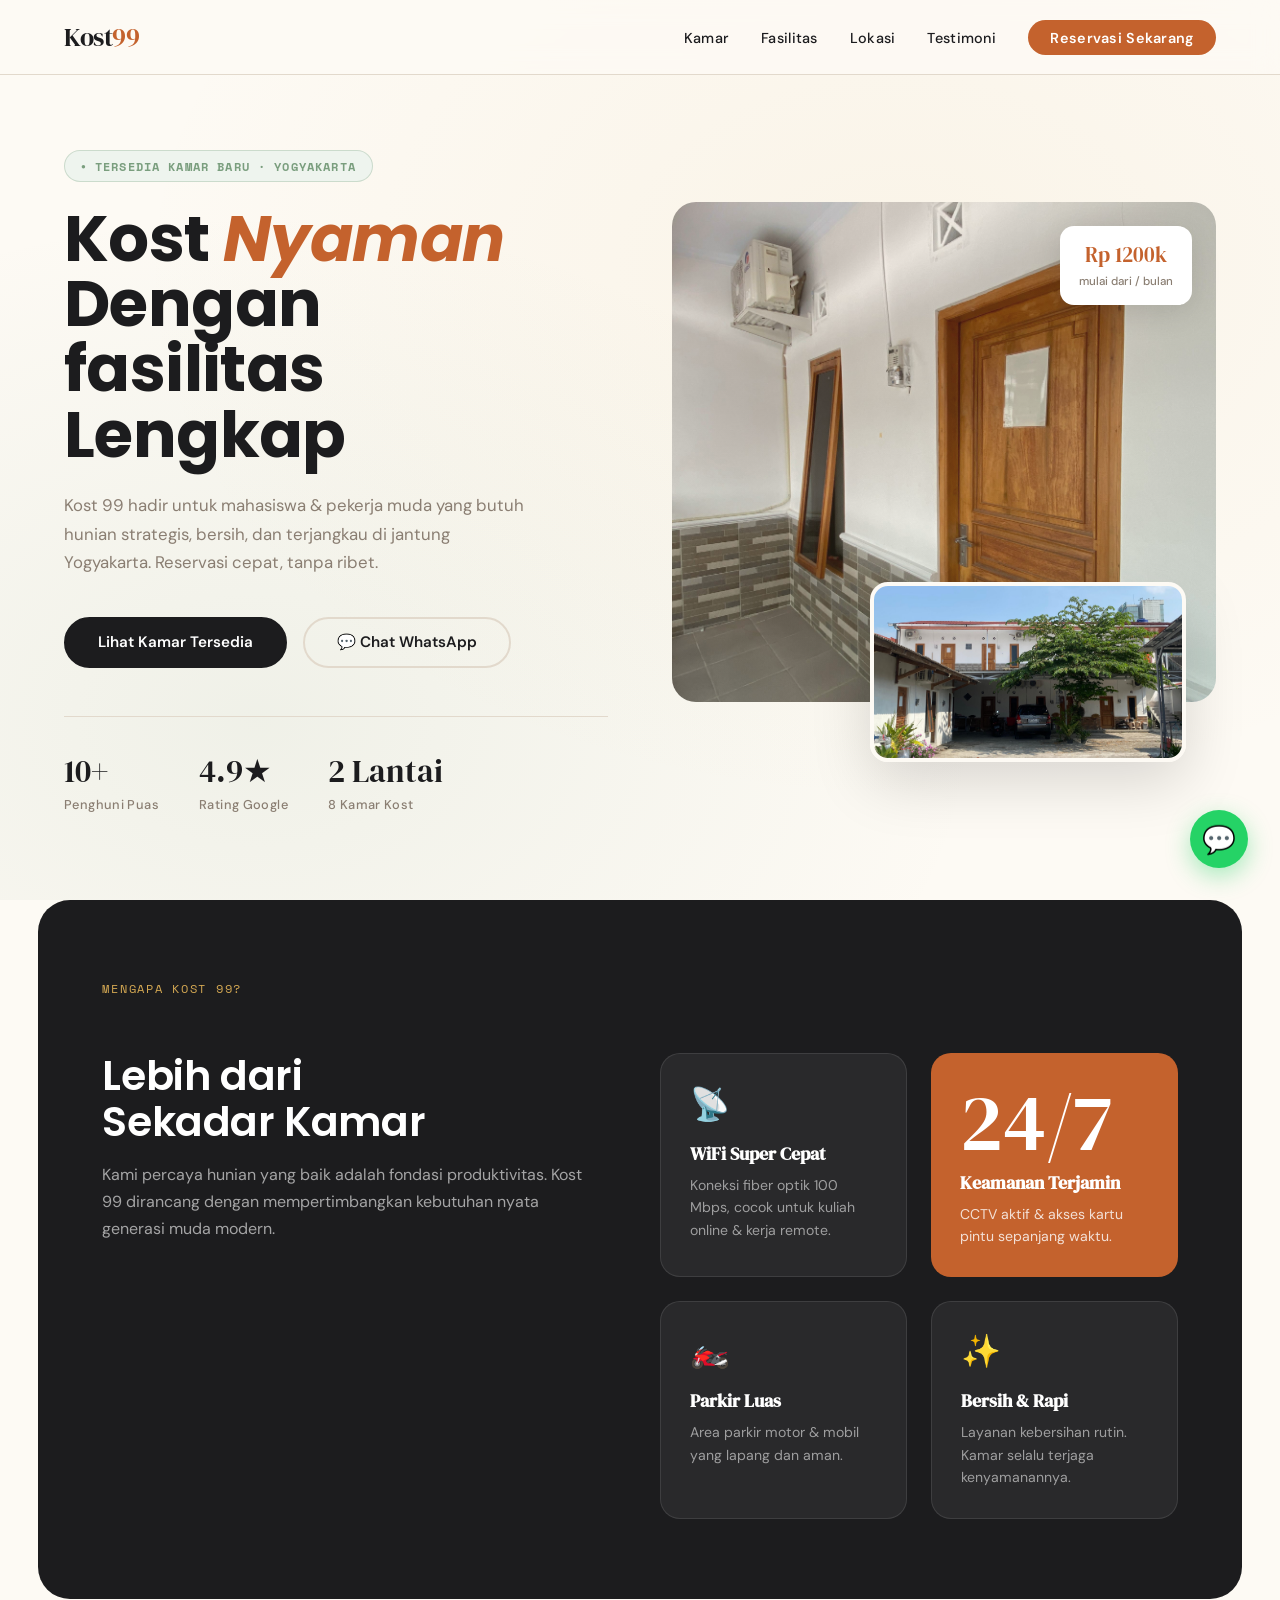
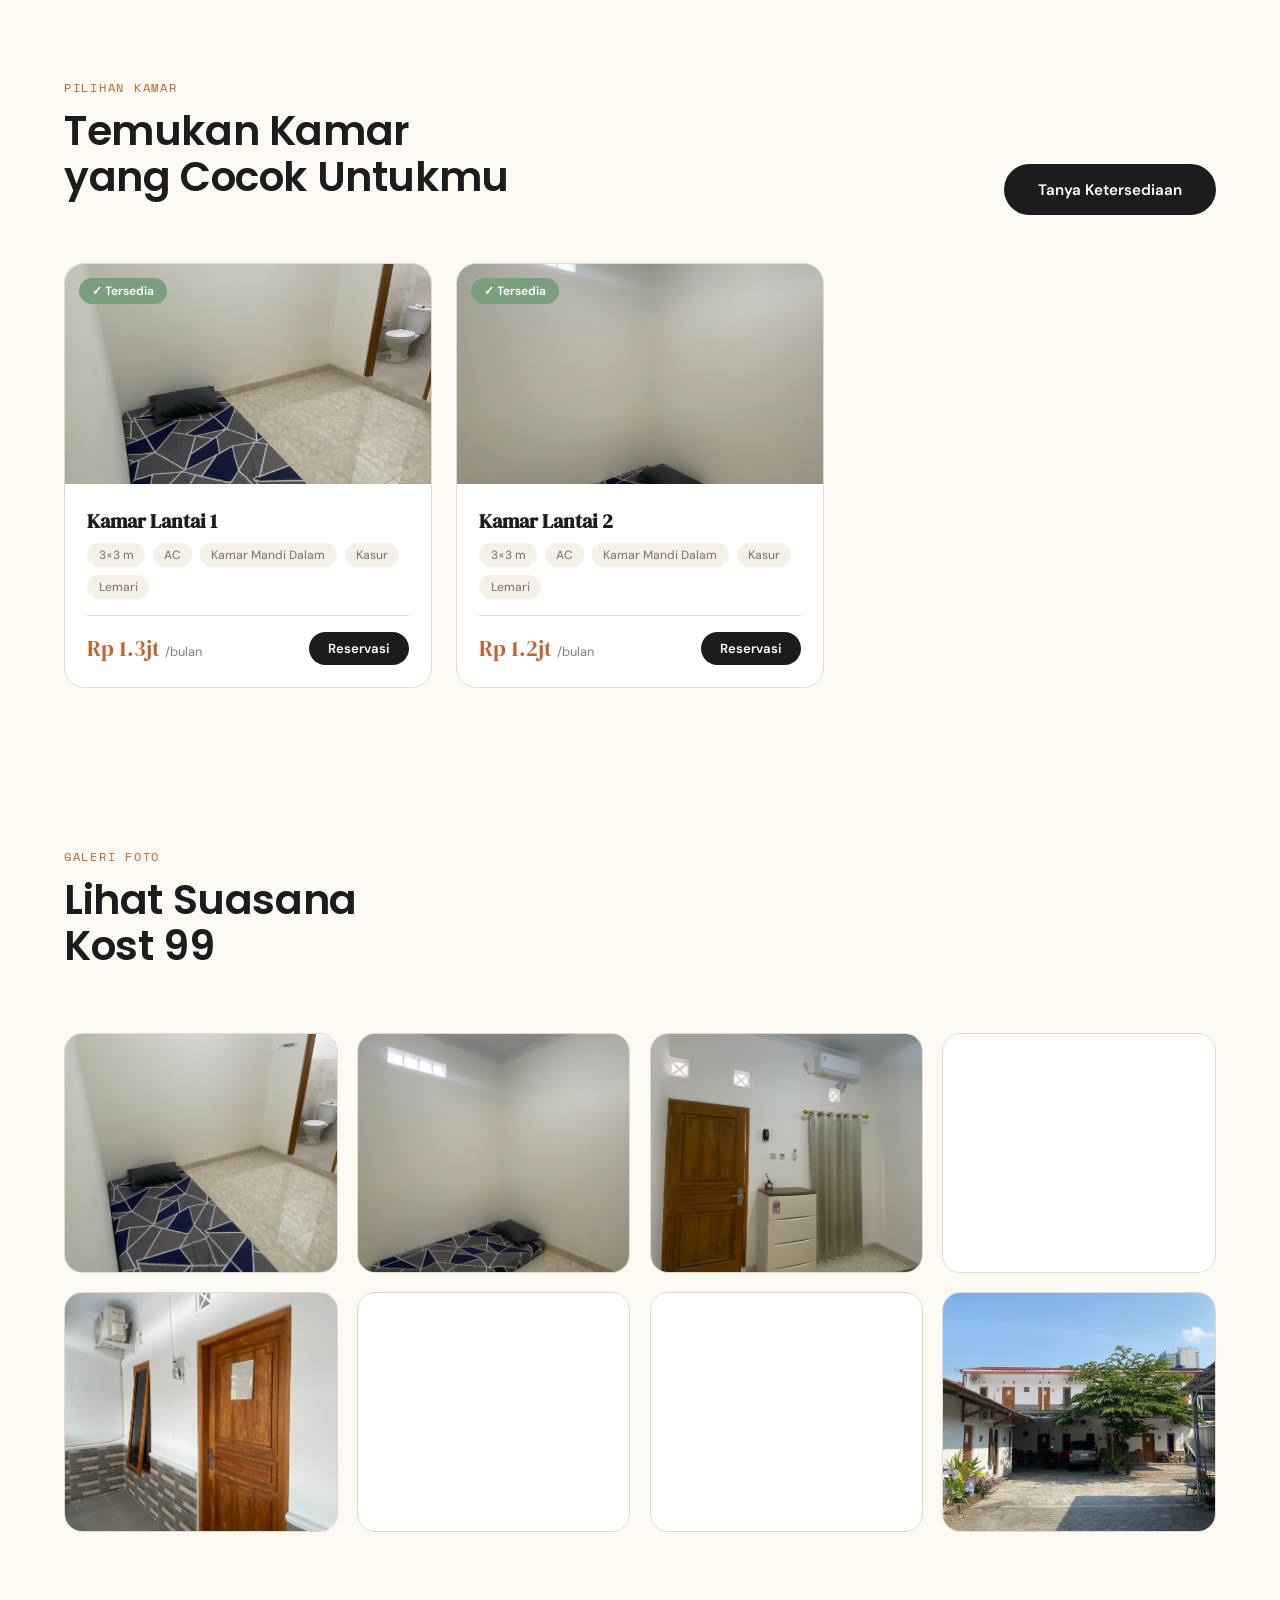
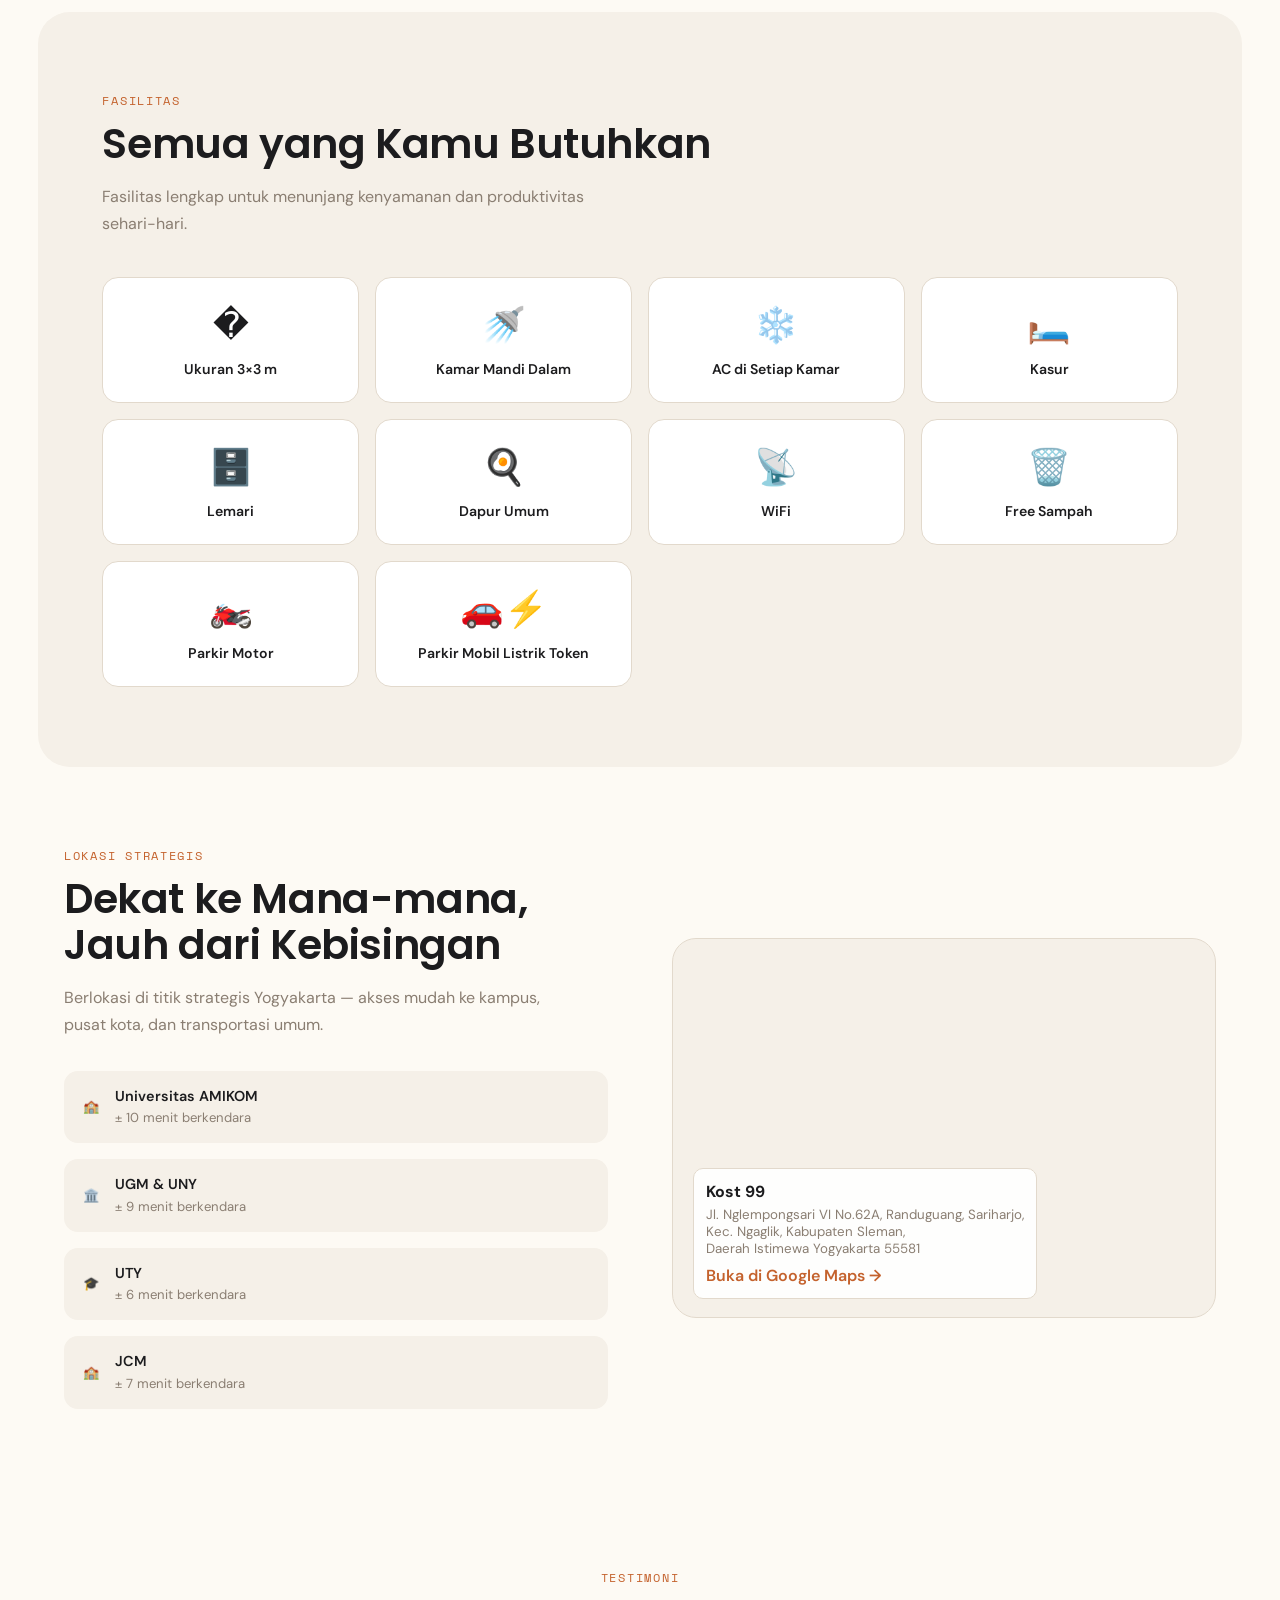
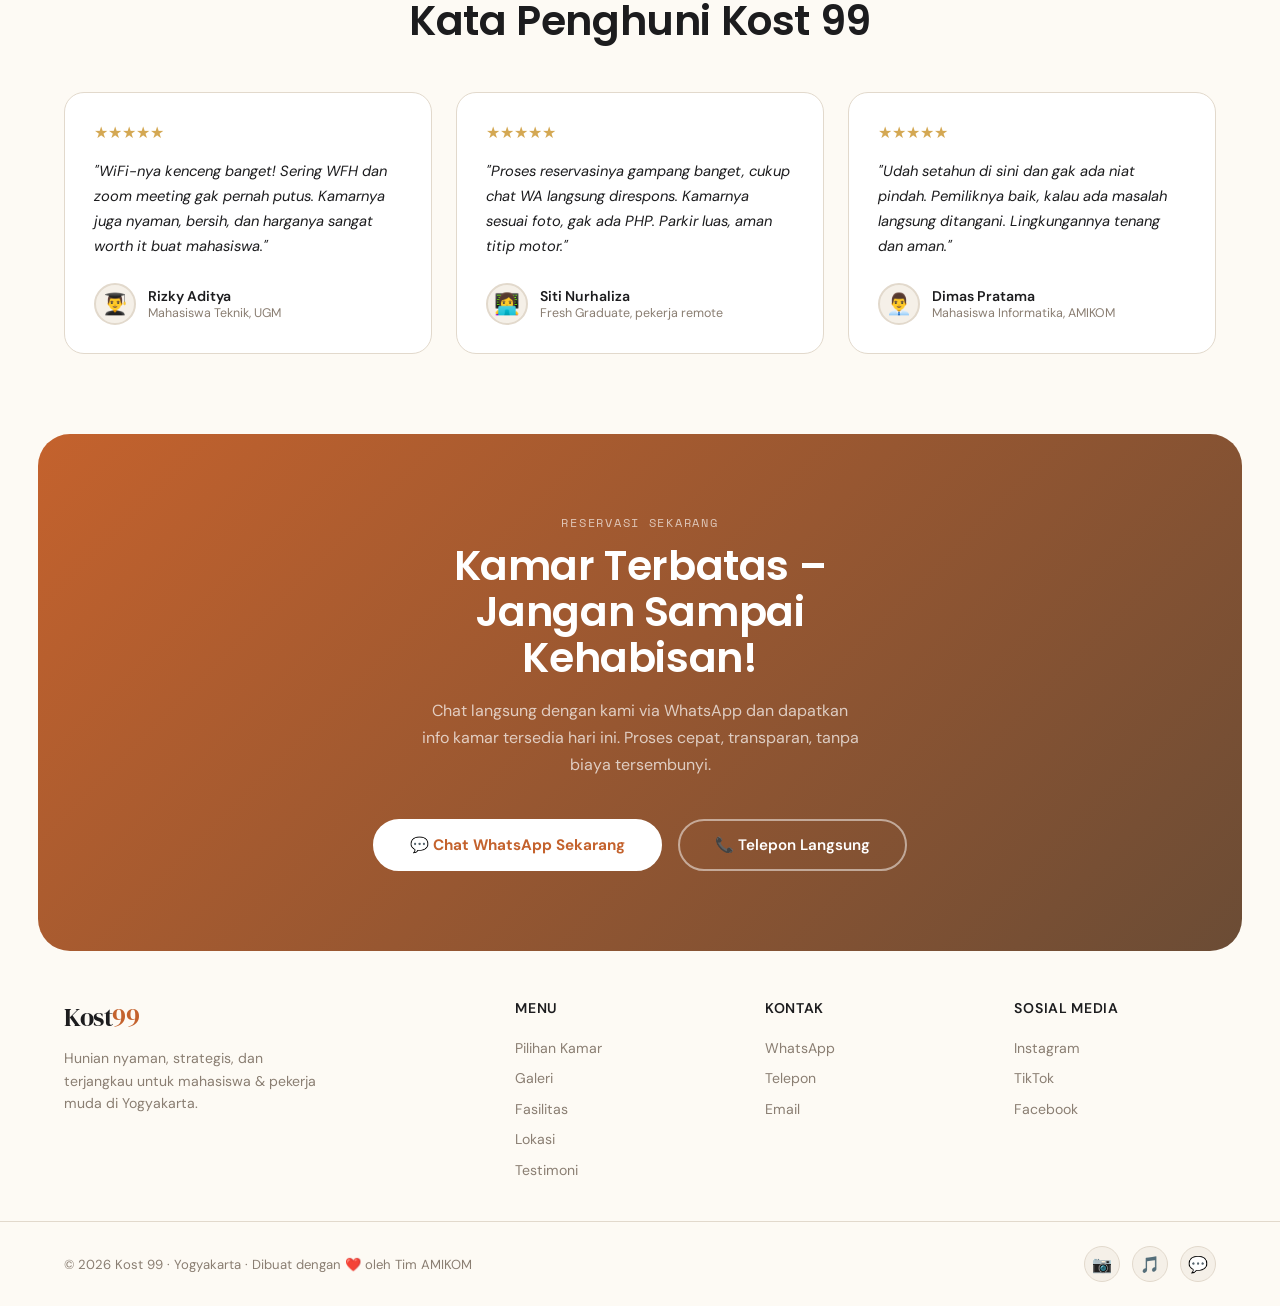
==== update1.html @ 239c7efc "Update: tambah foto lokal di hero, room cards, dan gallery" ====
<!DOCTYPE html>
<html lang="id">
<head>
  <meta charset="UTF-8" />
  <meta name="viewport" content="width=device-width, initial-scale=1.0" />
  <title>Kost 99 – Hunian Nyaman di Yogyakarta</title>
  <meta name="description" content="Kost 99 – hunian strategis di Yogyakarta untuk mahasiswa & pekerja. Kamar bersih, WiFi cepat, fasilitas lengkap. Reservasi mudah online!" />
  <link rel="preconnect" href="https://fonts.googleapis.com" />
  <link rel="preconnect" href="https://fonts.gstatic.com" crossorigin />
  <link href="https://fonts.googleapis.com/css2?family=DM+Serif+Display:ital@0;1&family=DM+Sans:wght@300;400;500;600&family=Poppins:wght@400;600;700&family=Space+Mono:wght@400;700&display=swap" rel="stylesheet" />
  <style>
    :root {
      --cream: #F5F0E8;
      --warm-white: #FDFAF4;
      --charcoal: #1C1C1E;
      --brown: #6B4C35;
      --terracotta: #C4622D;
      --sage: #7A9E7E;
      --gold: #D4A853;
      --light-sage: #EEF4EE;
      --border: #E2D9CC;
      --text-muted: #8A7E72;
    }

    *, *::before, *::after { box-sizing: border-box; margin: 0; padding: 0; }

    html { scroll-behavior: smooth; }

    body {
      font-family: 'DM Sans', sans-serif;
      background: var(--warm-white);
      color: var(--charcoal);
      overflow-x: hidden;
    }

    /* ─── NAV ─── */
    nav {
      position: fixed; top: 0; left: 0; right: 0; z-index: 100;
      display: flex; align-items: center; justify-content: space-between;
      padding: 1.2rem 5%;
      background: rgba(253,250,244,0.88);
      backdrop-filter: blur(12px);
      border-bottom: 1px solid var(--border);
    }

    .nav-logo {
      font-family: 'DM Serif Display', serif;
      font-size: 1.6rem;
      color: var(--charcoal);
      text-decoration: none;
      letter-spacing: -0.5px;
    }
    .nav-logo span { color: var(--terracotta); }

    .nav-links { display: flex; gap: 2rem; list-style: none; }
    .nav-links a {
      font-family: 'DM Sans', sans-serif;
      font-size: 0.9rem;
      font-weight: 500;
      color: var(--charcoal);
      text-decoration: none;
      letter-spacing: 0.02em;
      transition: color 0.2s;
    }
    .nav-links a:hover { color: var(--terracotta); }

    .nav-cta {
      background: var(--terracotta);
      color: white !important;
      padding: 0.55rem 1.4rem;
      border-radius: 100px;
      font-weight: 600 !important;
    }
    .nav-cta:hover { background: var(--brown); color: white !important; }

    /* ─── HERO ─── */
    .hero {
      min-height: 100vh;
      display: grid;
      grid-template-columns: 1fr 1fr;
      align-items: center;
      padding: 8rem 5% 4rem;
      gap: 4rem;
      position: relative;
    }

    .hero::before {
      content: '';
      position: absolute; inset: 0;
      background: radial-gradient(ellipse at 70% 30%, rgba(212,168,83,0.08) 0%, transparent 60%),
                  radial-gradient(ellipse at 20% 80%, rgba(122,158,126,0.1) 0%, transparent 50%);
      pointer-events: none;
    }

    .hero-badge {
      display: inline-flex; align-items: center; gap: 0.5rem;
      background: var(--light-sage);
      color: var(--sage);
      font-family: 'Space Mono', monospace;
      font-size: 0.72rem;
      font-weight: 700;
      letter-spacing: 0.1em;
      text-transform: uppercase;
      padding: 0.4rem 1rem;
      border-radius: 100px;
      margin-bottom: 1.5rem;
      border: 1px solid rgba(122,158,126,0.3);
    }
    .hero-badge::before { content: '●'; font-size: 0.5rem; color: var(--sage); }

    .hero-title {
      font-family: 'Poppins', system-ui, -apple-system, 'Segoe UI', Roboto, 'DM Serif Display', serif;
      font-weight: 700;
      font-size: clamp(2.6rem, 5vw, 4.0rem);
      line-height: 1.02;
      letter-spacing: -0.6px;
      margin-bottom: 1.5rem;
      color: var(--charcoal);
    }
    .hero-title em {
      font-style: italic;
      color: var(--terracotta);
    }

    .hero-desc {
      font-size: 1.05rem;
      line-height: 1.7;
      color: var(--text-muted);
      max-width: 460px;
      margin-bottom: 2.5rem;
      font-weight: 400;
    }

    .hero-actions { display: flex; gap: 1rem; flex-wrap: wrap; }

    .btn-primary {
      background: var(--charcoal);
      color: white;
      padding: 0.85rem 2rem;
      border-radius: 100px;
      font-weight: 600;
      font-size: 0.95rem;
      text-decoration: none;
      transition: all 0.25s;
      border: 2px solid var(--charcoal);
    }
    .btn-primary:hover { background: var(--terracotta); border-color: var(--terracotta); transform: translateY(-2px); }

    .btn-secondary {
      background: transparent;
      color: var(--charcoal);
      padding: 0.85rem 2rem;
      border-radius: 100px;
      font-weight: 600;
      font-size: 0.95rem;
      text-decoration: none;
      border: 2px solid var(--border);
      transition: all 0.25s;
    }
    .btn-secondary:hover { border-color: var(--charcoal); transform: translateY(-2px); }

    .hero-stats {
      display: flex; gap: 2.5rem; margin-top: 3rem;
      padding-top: 2rem; border-top: 1px solid var(--border);
    }
    .hero-stat-num {
      font-family: 'DM Serif Display', serif;
      font-size: 2rem;
      color: var(--charcoal);
      display: block;
    }
    .hero-stat-label {
      font-size: 0.8rem;
      color: var(--text-muted);
      font-weight: 500;
      letter-spacing: 0.03em;
    }

    /* Hero image grid */
    .hero-visual {
      position: relative;
      height: 560px;
    }
    .hero-img-main {
      position: absolute; top: 0; left: 0; right: 0; bottom: 60px;
      border-radius: 24px;
      overflow: hidden;
      background: linear-gradient(135deg, #C4622D22, #7A9E7E33),
                  url('./fotokost/depan-kamar/WhatsApp%20Image%202024-11-30%20at%2010.42.14_7a111dfc.jpg') center/cover;
    }
    .hero-img-float {
      position: absolute; bottom: 0; right: 30px;
      width: 58%; height: 180px;
      border-radius: 18px;
      overflow: hidden;
      background: url('./fotokost/halaman/WhatsApp%20Image%202024-11-30%20at%2010.42.23_2e1df0cd.jpg') center/cover;
      border: 4px solid var(--warm-white);
      box-shadow: 0 20px 60px rgba(0,0,0,0.15);
    }
    .hero-tag {
      position: absolute; top: 24px; right: 24px;
      background: white;
      border-radius: 14px;
      padding: 0.9rem 1.2rem;
      box-shadow: 0 8px 30px rgba(0,0,0,0.12);
      text-align: center;
    }
    .hero-tag-price {
      font-family: 'DM Serif Display', serif;
      font-size: 1.3rem;
      color: var(--terracotta);
      display: block;
    }
    .hero-tag-label { font-size: 0.72rem; color: var(--text-muted); font-weight: 500; }

    /* ─── SECTION COMMON ─── */
    section { padding: 5rem 5%; }
    .section-label {
      font-family: 'Space Mono', monospace;
      font-size: 0.72rem;
      letter-spacing: 0.15em;
      text-transform: uppercase;
      color: var(--terracotta);
      margin-bottom: 0.75rem;
    }
    .section-title {
      font-family: 'Poppins', system-ui, -apple-system, 'Segoe UI', Roboto, 'DM Serif Display', serif;
      font-weight: 600;
      font-size: clamp(1.8rem, 3.2vw, 2.6rem);
      line-height: 1.12;
      letter-spacing: -0.4px;
      margin-bottom: 1rem;
    }
    .section-desc {
      font-size: 1rem;
      color: var(--text-muted);
      line-height: 1.7;
      max-width: 500px;
    }

    /* ─── WHY SECTION ─── */
    .why { background: var(--charcoal); color: white; border-radius: 32px; margin: 0 3%; }
    .why .section-label { color: var(--gold); }
    .why .section-title { color: white; }
    .why .section-desc { color: rgba(255,255,255,0.6); }

    .why-grid {
      display: grid; grid-template-columns: 1fr 1fr;
      gap: 2.5rem; margin-top: 3.5rem;
    }
    .why-inner { display: grid; grid-template-columns: 1fr 1fr; gap: 1.5rem; }

    .why-card {
      background: rgba(255,255,255,0.06);
      border: 1px solid rgba(255,255,255,0.1);
      border-radius: 20px;
      padding: 1.8rem;
      transition: background 0.3s;
    }
    .why-card:hover { background: rgba(255,255,255,0.1); }
    .why-icon {
      font-size: 2rem; margin-bottom: 1rem; display: block;
    }
    .why-card h3 { font-family: 'DM Serif Display', serif; font-size: 1.15rem; margin-bottom: 0.5rem; }
    .why-card p { font-size: 0.88rem; color: rgba(255,255,255,0.55); line-height: 1.6; }

    .why-highlight {
      background: var(--terracotta);
      border: none;
      display: flex; flex-direction: column; justify-content: flex-end;
    }
    .why-highlight p { color: rgba(255,255,255,0.8); }
    .why-big-num {
      font-family: 'DM Serif Display', serif;
      font-size: 5rem;
      line-height: 1;
      margin-bottom: 0.5rem;
      display: block;
    }

    /* ─── ROOMS ─── */
    .rooms-header {
      display: flex; justify-content: space-between; align-items: flex-end;
      margin-bottom: 3rem;
    }
    .rooms-grid {
      display: grid; grid-template-columns: repeat(3, 1fr);
      gap: 1.5rem;
    }
    .room-card {
      border-radius: 20px; overflow: hidden;
      border: 1px solid var(--border);
      background: white;
      transition: transform 0.3s, box-shadow 0.3s;
    }
    .room-card:hover { transform: translateY(-6px); box-shadow: 0 20px 50px rgba(0,0,0,0.1); }
    .room-card:first-child { grid-column: span 1; }

    .room-img {
      height: 220px;
      background-size: cover; background-position: center;
      position: relative;
    }
    .room-badge {
      position: absolute; top: 14px; left: 14px;
      background: white; border-radius: 100px;
      padding: 0.3rem 0.8rem;
      font-size: 0.75rem; font-weight: 600;
      color: var(--charcoal);
    }
    .room-badge.available { background: var(--sage); color: white; }
    .room-badge.limited { background: var(--gold); color: var(--charcoal); }

    .room-body { padding: 1.4rem; }
    .room-name {
      font-family: 'DM Serif Display', serif;
      font-size: 1.25rem; margin-bottom: 0.5rem;
    }
    .room-features {
      display: flex; gap: 0.5rem; flex-wrap: wrap; margin-bottom: 1rem;
    }
    .room-feat {
      background: var(--cream); border-radius: 100px;
      padding: 0.25rem 0.7rem;
      font-size: 0.75rem; color: var(--text-muted); font-weight: 500;
    }
    .room-footer {
      display: flex; justify-content: space-between; align-items: center;
      padding-top: 1rem; border-top: 1px solid var(--border);
    }
    .room-price {
      font-family: 'DM Serif Display', serif;
      font-size: 1.4rem; color: var(--terracotta);
    }
    .room-price span { font-family: 'DM Sans', sans-serif; font-size: 0.8rem; color: var(--text-muted); }
    .room-btn {
      background: var(--charcoal); color: white;
      padding: 0.5rem 1.2rem; border-radius: 100px;
      font-size: 0.82rem; font-weight: 600;
      text-decoration: none; transition: background 0.2s;
    }
    .room-btn:hover { background: var(--terracotta); }

    /* ─── GALLERY ─── */
    .gallery-grid {
      display: grid; grid-template-columns: repeat(4, 1fr);
      gap: 1.2rem; margin-top: 2.5rem;
    }
    .gallery-item {
      border-radius: 18px; overflow: hidden;
      background: white; border: 1px solid var(--border);
      height: 240px; position: relative;
      cursor: pointer; transition: transform 0.3s, box-shadow 0.3s;
    }
    .gallery-item:hover { transform: scale(1.03); box-shadow: 0 15px 40px rgba(0,0,0,0.12); }
    .gallery-img {
      width: 100%; height: 100%;
      background-size: cover; background-position: center;
    }

    /* ─── FACILITIES ─── */
    .facilities { background: var(--cream); border-radius: 32px; margin: 0 3%; }
    .fac-grid {
      display: grid; grid-template-columns: repeat(4, 1fr);
      gap: 1rem; margin-top: 2.5rem;
    }
    .fac-item {
      background: white; border-radius: 16px;
      padding: 1.5rem 1.2rem; text-align: center;
      border: 1px solid var(--border);
      transition: all 0.25s;
    }
    .fac-item:hover { border-color: var(--terracotta); transform: translateY(-4px); }
    .fac-icon { font-size: 2.2rem; margin-bottom: 0.75rem; display: block; }
    .fac-name { font-weight: 600; font-size: 0.88rem; color: var(--charcoal); }

    /* ─── LOCATION ─── */
    .location-grid {
      display: grid; grid-template-columns: 1fr 1fr;
      gap: 4rem; align-items: center;
    }
    .location-map {
      border-radius: 24px; overflow: hidden;
      background: var(--cream);
      height: 380px;
      border: 1px solid var(--border);
      display: flex; align-items: center; justify-content: center;
      position: relative;
    }
    .map-placeholder {
      text-align: center; color: var(--text-muted);
    }
    .map-placeholder big {
      font-size: 3rem; display: block; margin-bottom: 1rem;
    }
    .loc-items { margin-top: 2rem; display: flex; flex-direction: column; gap: 1rem; }
    .loc-item {
      display: flex; align-items: center; gap: 1rem;
      padding: 1rem 1.2rem;
      background: var(--cream); border-radius: 14px;
    }
    .loc-icon { font-size: 1.5rem; flex-shrink: 0; }
    .loc-item strong { font-weight: 600; font-size: 0.9rem; display: block; margin-bottom: 0.1rem; }
    .loc-item span { font-size: 0.82rem; color: var(--text-muted); }

    /* ─── TESTIMONIALS ─── */
    .testi { background: var(--warm-white); }
    .testi-grid {
      display: grid; grid-template-columns: repeat(3, 1fr);
      gap: 1.5rem; margin-top: 3rem;
    }
    .testi-card {
      background: white; border-radius: 20px;
      padding: 1.8rem; border: 1px solid var(--border);
    }
    .testi-stars { color: var(--gold); font-size: 1rem; margin-bottom: 1rem; }
    .testi-text { font-size: 0.92rem; line-height: 1.7; color: var(--charcoal); margin-bottom: 1.5rem; font-style: italic; }
    .testi-author { display: flex; align-items: center; gap: 0.75rem; }
    .testi-avatar {
      width: 42px; height: 42px; border-radius: 50%;
      background: var(--cream); border: 2px solid var(--border);
      display: flex; align-items: center; justify-content: center;
      font-size: 1.3rem;
    }
    .testi-name { font-weight: 600; font-size: 0.88rem; }
    .testi-role { font-size: 0.78rem; color: var(--text-muted); }

    /* ─── CTA ─── */
    .cta-section {
      background: linear-gradient(135deg, var(--terracotta), var(--brown));
      color: white; border-radius: 32px; margin: 0 3%;
      text-align: center; padding: 5rem 10%;
    }
    .cta-section .section-label { color: rgba(255,255,255,0.65); }
    .cta-section .section-title { color: white; max-width: 560px; margin: 0 auto 1rem; }
    .cta-section .section-desc { color: rgba(255,255,255,0.7); max-width: 440px; margin: 0 auto 2.5rem; }
    .cta-actions { display: flex; gap: 1rem; justify-content: center; flex-wrap: wrap; }
    .btn-white {
      background: white; color: var(--terracotta);
      padding: 0.9rem 2.2rem; border-radius: 100px;
      font-weight: 700; font-size: 0.95rem;
      text-decoration: none; transition: all 0.25s;
      border: 2px solid white;
    }
    .btn-white:hover { background: transparent; color: white; transform: translateY(-2px); }
    .btn-outline-white {
      background: transparent; color: white;
      padding: 0.9rem 2.2rem; border-radius: 100px;
      font-weight: 600; font-size: 0.95rem;
      text-decoration: none; border: 2px solid rgba(255,255,255,0.5);
      transition: all 0.25s;
    }
    .btn-outline-white:hover { border-color: white; transform: translateY(-2px); }

    /* ─── FOOTER ─── */
    footer {
      padding: 3rem 5% 2rem;
      display: grid; grid-template-columns: 2fr 1fr 1fr 1fr;
      gap: 3rem;
    }
    .footer-brand .nav-logo { display: block; margin-bottom: 0.75rem; text-decoration: none; }
    .footer-brand p { font-size: 0.88rem; color: var(--text-muted); line-height: 1.6; max-width: 260px; }
    footer h4 {
      font-weight: 600; font-size: 0.88rem;
      letter-spacing: 0.05em; text-transform: uppercase;
      margin-bottom: 1.2rem; color: var(--charcoal);
    }
    footer ul { list-style: none; }
    footer ul li { margin-bottom: 0.6rem; }
    footer ul a { font-size: 0.88rem; color: var(--text-muted); text-decoration: none; transition: color 0.2s; }
    footer ul a:hover { color: var(--terracotta); }
    .footer-bottom {
      padding: 1.5rem 5%;
      border-top: 1px solid var(--border);
      display: flex; justify-content: space-between; align-items: center;
    }
    .footer-bottom p { font-size: 0.82rem; color: var(--text-muted); }
    .footer-socials { display: flex; gap: 0.75rem; }
    .social-btn {
      width: 36px; height: 36px; border-radius: 50%;
      background: var(--cream); border: 1px solid var(--border);
      display: flex; align-items: center; justify-content: center;
      font-size: 1rem; text-decoration: none;
      transition: all 0.2s;
    }
    .social-btn:hover { background: var(--terracotta); border-color: var(--terracotta); }

    /* ─── FLOATING WA ─── */
    .wa-float {
      position: fixed; bottom: 2rem; right: 2rem; z-index: 200;
      background: #25D366; color: white;
      width: 58px; height: 58px; border-radius: 50%;
      display: flex; align-items: center; justify-content: center;
      font-size: 1.7rem; text-decoration: none;
      box-shadow: 0 8px 25px rgba(37,211,102,0.4);
      transition: transform 0.3s;
    }
    .wa-float:hover { transform: scale(1.1); }

    /* ─── ANIMATIONS ─── */
    @keyframes fadeUp {
      from { opacity: 0; transform: translateY(30px); }
      to { opacity: 1; transform: translateY(0); }
    }
    .hero-content > * {
      animation: fadeUp 0.7s ease both;
    }
    .hero-content > *:nth-child(1) { animation-delay: 0.1s; }
    .hero-content > *:nth-child(2) { animation-delay: 0.2s; }
    .hero-content > *:nth-child(3) { animation-delay: 0.3s; }
    .hero-content > *:nth-child(4) { animation-delay: 0.4s; }
    .hero-content > *:nth-child(5) { animation-delay: 0.5s; }
    .hero-visual { animation: fadeUp 0.9s 0.3s ease both; }

    /* ─── RESPONSIVE ─── */
    @media (max-width: 900px) {
      .hero { grid-template-columns: 1fr; padding: 7rem 5% 3rem; }
      .hero-visual { height: 340px; order: -1; }
      .why-grid { grid-template-columns: 1fr; }
      .why-inner { grid-template-columns: 1fr 1fr; }
      .rooms-grid { grid-template-columns: 1fr; }
      .fac-grid { grid-template-columns: repeat(2, 1fr); }
      .location-grid { grid-template-columns: 1fr; }
      .testi-grid { grid-template-columns: 1fr; }
      footer { grid-template-columns: 1fr 1fr; }
      .nav-links { display: none; }
    }
    @media (max-width: 500px) {
      .why-inner { grid-template-columns: 1fr; }
      footer { grid-template-columns: 1fr; }
    }
  </style>
</head>
<body>

<!-- NAV -->
<nav>
  <a href="#" class="nav-logo">Kost<span>99</span></a>
  <ul class="nav-links">
    <li><a href="#kamar">Kamar</a></li>
    <li><a href="#fasilitas">Fasilitas</a></li>
    <li><a href="#lokasi">Lokasi</a></li>
    <li><a href="#testimoni">Testimoni</a></li>
    <li><a href="#kontak" class="nav-cta">Reservasi Sekarang</a></li>
  </ul>
</nav>

<!-- HERO -->
<section class="hero">
  <div class="hero-content">
    <div class="hero-badge">Tersedia Kamar Baru · Yogyakarta</div>
    <h1 class="hero-title">Kost <em>Nyaman</em><br>Dengan<br>fasilitas Lengkap</h1>
    <p class="hero-desc">Kost 99 hadir untuk mahasiswa & pekerja muda yang butuh hunian strategis, bersih, dan terjangkau di jantung Yogyakarta. Reservasi cepat, tanpa ribet.</p>
    <div class="hero-actions">
      <a href="#kamar" class="btn-primary">Lihat Kamar Tersedia</a>
      <a href="https://wa.me/6281234567890?text=Halo%20Kost99%2C%20saya%20ingin%20tanya%20ketersediaan%20kamar" class="btn-secondary" target="_blank">💬 Chat WhatsApp</a>
    </div>
    <div class="hero-stats">
      <div>
        <span class="hero-stat-num">10+</span>
        <span class="hero-stat-label">Penghuni Puas</span>
      </div>
      <div>
        <span class="hero-stat-num">4.9★</span>
        <span class="hero-stat-label">Rating Google</span>
      </div>
      <div>
        <span class="hero-stat-num">2 Lantai</span>
        <span class="hero-stat-label">8 Kamar Kost</span>
      </div>
    </div>
  </div>
  <div class="hero-visual">
    <div class="hero-img-main"></div>
    <div class="hero-img-float"></div>
    <div class="hero-tag">
      <span class="hero-tag-price">Rp 1200k</span>
      <span class="hero-tag-label">mulai dari / bulan</span>
    </div>
  </div>
</section>

<!-- WHY KOST 99 -->
<section class="why" id="mengapa">
  <div class="section-label">Mengapa Kost 99?</div>
  <div class="why-grid">
    <div>
      <h2 class="section-title">Lebih dari<br>Sekadar Kamar</h2>
      <p class="section-desc" style="margin-top:1rem;">Kami percaya hunian yang baik adalah fondasi produktivitas. Kost 99 dirancang dengan mempertimbangkan kebutuhan nyata generasi muda modern.</p>
    </div>
    <div class="why-inner">
      <div class="why-card">
        <span class="why-icon">📡</span>
        <h3>WiFi Super Cepat</h3>
        <p>Koneksi fiber optik 100 Mbps, cocok untuk kuliah online & kerja remote.</p>
      </div>
      <div class="why-card why-highlight">
        <span class="why-big-num">24/7</span>
        <h3>Keamanan Terjamin</h3>
        <p>CCTV aktif & akses kartu pintu sepanjang waktu.</p>
      </div>
      <div class="why-card">
        <span class="why-icon">🏍️</span>
        <h3>Parkir Luas</h3>
        <p>Area parkir motor & mobil yang lapang dan aman.</p>
      </div>
      <div class="why-card">
        <span class="why-icon">✨</span>
        <h3>Bersih & Rapi</h3>
        <p>Layanan kebersihan rutin. Kamar selalu terjaga kenyamanannya.</p>
      </div>
    </div>
  </div>
</section>

<!-- ROOMS -->
<section id="kamar">
  <div class="rooms-header">
    <div>
      <div class="section-label">Pilihan Kamar</div>
      <h2 class="section-title">Temukan Kamar<br>yang Cocok Untukmu</h2>
    </div>
    <a href="#kontak" class="btn-primary">Tanya Ketersediaan</a>
  </div>
  <div class="rooms-grid">
    <div class="room-card">
      <div class="room-img" style="background-image: url('./fotokost/kamar-tidur/WhatsApp%20Image%202024-11-30%20at%2010.42.19_2f88bb75.jpg')">
        <span class="room-badge available">✓ Tersedia</span>
      </div>
      <div class="room-body">
        <h3 class="room-name">Kamar Lantai 1</h3>
        <div class="room-features">
          <span class="room-feat">3×3 m</span>
          <span class="room-feat">AC</span>
          <span class="room-feat">Kamar Mandi Dalam</span>
          <span class="room-feat">Kasur</span>
          <span class="room-feat">Lemari</span>
        </div>
        <div class="room-footer">
          <div>
            <div class="room-price">Rp 1.3jt <span>/bulan</span></div>
          </div>
          <a href="https://wa.me/6281234567890?text=Mau%20tanya%20Kamar%20Lantai%201" class="room-btn" target="_blank">Reservasi</a>
        </div>
      </div>
    </div>
    <div class="room-card">
      <div class="room-img" style="background-image: url('./fotokost/kamar-tidur/WhatsApp%20Image%202024-11-30%20at%2010.42.20_a5ad1d4a.jpg')">
        <span class="room-badge available">✓ Tersedia</span>
      </div>
      <div class="room-body">
        <h3 class="room-name">Kamar Lantai 2</h3>
        <div class="room-features">
          <span class="room-feat">3×3 m</span>
          <span class="room-feat">AC</span>
          <span class="room-feat">Kamar Mandi Dalam</span>
          <span class="room-feat">Kasur</span>
          <span class="room-feat">Lemari</span>
        </div>
        <div class="room-footer">
          <div>
            <div class="room-price">Rp 1.2jt <span>/bulan</span></div>
          </div>
          <a href="https://wa.me/6281234567890?text=Mau%20tanya%20Kamar%20Lantai%202" class="room-btn" target="_blank">Reservasi</a>
        </div>
      </div>
    </div>
  </div>
</section>

<!-- GALLERY -->
<section id="galeri">
  <div class="rooms-header">
    <div>
      <div class="section-label">Galeri Foto</div>
      <h2 class="section-title">Lihat Suasana<br>Kost 99</h2>
    </div>
  </div>
  <div class="gallery-grid">
    <div class="gallery-item">
      <div class="gallery-img" style="background-image: url('./fotokost/kamar-tidur/WhatsApp%20Image%202024-11-30%20at%2010.42.19_2f88bb75.jpg');"></div>
    </div>
    <div class="gallery-item">
      <div class="gallery-img" style="background-image: url('./fotokost/kamar-tidur/WhatsApp%20Image%202024-11-30%20at%2010.42.20_a5ad1d4a.jpg');"></div>
    </div>
    <div class="gallery-item">
      <div class="gallery-img" style="background-image: url('./fotokost/kamar-tidur/WhatsApp%20Image%202024-11-30%20at%2010.42.20_f54c117f.jpg');"></div>
    </div>
    <div class="gallery-item">
      <div class="gallery-img" style="background-image: url('./fotokost/kamar-mandi/WhatsApp%20Image%202024-11-30%20at%2010.42.21_13c9a94f.jpg');"></div>
    </div>
    <div class="gallery-item">
      <div class="gallery-img" style="background-image: url('./fotokost/depan-kamar/WhatsApp%20Image%202024-11-30%20at%2010.42.14_7a111dfc.jpg');"></div>
    </div>
    <div class="gallery-item">
      <div class="gallery-img" style="background-image: url('./fotokost/depan-kamar/WhatsApp%20Image%202024-11-30%20at%2010.42.15_f5c85127.jpg');"></div>
    </div>
    <div class="gallery-item">
      <div class="gallery-img" style="background-image: url('./fotokost/depan-kamar/WhatsApp%20Image%202024-11-30%20at%2010.42.24_5ecd45c5.jpg');"></div>
    </div>
    <div class="gallery-item">
      <div class="gallery-img" style="background-image: url('./fotokost/halaman/WhatsApp%20Image%202024-11-30%20at%2010.42.23_2e1df0cd.jpg');"></div>
    </div>
  </div>
</section>

<!-- FACILITIES -->
<section class="facilities" id="fasilitas">
  <div class="section-label">Fasilitas</div>
  <h2 class="section-title">Semua yang Kamu Butuhkan</h2>
  <p class="section-desc">Fasilitas lengkap untuk menunjang kenyamanan dan produktivitas sehari-hari.</p>
  <div class="fac-grid">
    <div class="fac-item"><span class="fac-icon">�</span><div class="fac-name">Ukuran 3×3 m</div></div>
    <div class="fac-item"><span class="fac-icon">🚿</span><div class="fac-name">Kamar Mandi Dalam</div></div>
    <div class="fac-item"><span class="fac-icon">❄️</span><div class="fac-name">AC di Setiap Kamar</div></div>
    <div class="fac-item"><span class="fac-icon">🛏️</span><div class="fac-name">Kasur</div></div>
    <div class="fac-item"><span class="fac-icon">🗄️</span><div class="fac-name">Lemari</div></div>
    <div class="fac-item"><span class="fac-icon">🍳</span><div class="fac-name">Dapur Umum</div></div>
    <div class="fac-item"><span class="fac-icon">📡</span><div class="fac-name">WiFi</div></div>
    <div class="fac-item"><span class="fac-icon">🗑️</span><div class="fac-name">Free Sampah</div></div>
    <div class="fac-item"><span class="fac-icon">🏍️</span><div class="fac-name">Parkir Motor</div></div>
    <div class="fac-item"><span class="fac-icon">🚗⚡</span><div class="fac-name">Parkir Mobil Listrik Token</div></div>
  </div>
</section>

<!-- LOCATION -->
<section id="lokasi">
  <div class="location-grid">
    <div>
      <div class="section-label">Lokasi Strategis</div>
      <h2 class="section-title">Dekat ke Mana-mana,<br>Jauh dari Kebisingan</h2>
      <p class="section-desc">Berlokasi di titik strategis Yogyakarta — akses mudah ke kampus, pusat kota, dan transportasi umum.</p>
      <div class="loc-items">
        <div class="loc-item">
          <span class="loc-icon">🏫</span>
          <div>
            <strong>Universitas AMIKOM</strong>
            <span>± 10 menit berkendara</span>
          </div>
        </div>
        <div class="loc-item">
          <span class="loc-icon">🏛️</span>
          <div>
            <strong>UGM & UNY</strong>
            <span>± 9 menit berkendara</span>
          </div>
        </div>
        <div class="loc-item">
          <span class="loc-icon">🎓</span>
          <div>
            <strong>UTY</strong>
            <span>± 6 menit berkendara</span>
          </div>
        </div>
        <div class="loc-item">
          <span class="loc-icon">🏫</span>
          <div>
            <strong>JCM</strong>
            <span>± 7 menit berkendara</span>
          </div>
        </div>
      </div>
    </div>
    <div class="location-map">
      <iframe
        src="https://www.google.com/maps?q=Jl.%20Nglempongsari%20VI%20No.62A%2C%20Randuguang%2C%20Sariharjo%2C%20Kec.%20Ngaglik%2C%20Kabupaten%20Sleman%2C%20Daerah%20Istimewa%20Yogyakarta%2055581&output=embed"
        width="100%" height="100%" style="border:0;min-height:100%;" allowfullscreen="" loading="lazy" referrerpolicy="no-referrer-when-downgrade"></iframe>
      <div style="position:absolute;left:20px;bottom:18px;background:rgba(255,255,255,0.92);padding:12px;border-radius:10px;border:1px solid var(--border);max-width:86%;">
        <strong>Kost 99</strong><br>
        <small style="color:var(--text-muted);display:block;margin-top:4px;">Jl. Nglempongsari VI No.62A, Randuguang, Sariharjo,<br>Kec. Ngaglik, Kabupaten Sleman,<br>Daerah Istimewa Yogyakarta 55581</small>
        <div style="margin-top:8px;"><a href="https://www.google.com/maps/search/?api=1&query=Jl.+Nglempongsari+VI+No.62A,+Randuguang,+Sariharjo,+Ngaglik,+Sleman,+Yogyakarta+55581" target="_blank" style="color:var(--terracotta);text-decoration:none;font-weight:600;">Buka di Google Maps →</a></div>
      </div>
    </div>
  </div>
</section>

<!-- TESTIMONIALS -->
<section class="testi" id="testimoni">
  <div style="text-align:center;">
    <div class="section-label">Testimoni</div>
    <h2 class="section-title">Kata Penghuni Kost 99</h2>
  </div>
  <div class="testi-grid">
    <div class="testi-card">
      <div class="testi-stars">★★★★★</div>
      <p class="testi-text">"WiFi-nya kenceng banget! Sering WFH dan zoom meeting gak pernah putus. Kamarnya juga nyaman, bersih, dan harganya sangat worth it buat mahasiswa."</p>
      <div class="testi-author">
        <div class="testi-avatar">👨‍🎓</div>
        <div>
          <div class="testi-name">Rizky Aditya</div>
          <div class="testi-role">Mahasiswa Teknik, UGM</div>
        </div>
      </div>
    </div>
    <div class="testi-card">
      <div class="testi-stars">★★★★★</div>
      <p class="testi-text">"Proses reservasinya gampang banget, cukup chat WA langsung direspons. Kamarnya sesuai foto, gak ada PHP. Parkir luas, aman titip motor."</p>
      <div class="testi-author">
        <div class="testi-avatar">👩‍💻</div>
        <div>
          <div class="testi-name">Siti Nurhaliza</div>
          <div class="testi-role">Fresh Graduate, pekerja remote</div>
        </div>
      </div>
    </div>
    <div class="testi-card">
      <div class="testi-stars">★★★★★</div>
      <p class="testi-text">"Udah setahun di sini dan gak ada niat pindah. Pemiliknya baik, kalau ada masalah langsung ditangani. Lingkungannya tenang dan aman."</p>
      <div class="testi-author">
        <div class="testi-avatar">👨‍💼</div>
        <div>
          <div class="testi-name">Dimas Pratama</div>
          <div class="testi-role">Mahasiswa Informatika, AMIKOM</div>
        </div>
      </div>
    </div>
  </div>
</section>

<!-- CTA -->
<section class="cta-section" id="kontak">
  <div class="section-label">Reservasi Sekarang</div>
  <h2 class="section-title">Kamar Terbatas –<br>Jangan Sampai Kehabisan!</h2>
  <p class="section-desc">Chat langsung dengan kami via WhatsApp dan dapatkan info kamar tersedia hari ini. Proses cepat, transparan, tanpa biaya tersembunyi.</p>
  <div class="cta-actions">
    <a href="https://wa.me/6281234567890?text=Halo%20Kost99%2C%20saya%20tertarik%20reservasi%20kamar" target="_blank" class="btn-white">💬 Chat WhatsApp Sekarang</a>
    <a href="tel:+6281234567890" class="btn-outline-white">📞 Telepon Langsung</a>
  </div>
</section>

<!-- FOOTER -->
<footer>
  <div class="footer-brand">
    <a href="#" class="nav-logo">Kost<span style="color:var(--terracotta)">99</span></a>
    <p>Hunian nyaman, strategis, dan terjangkau untuk mahasiswa & pekerja muda di Yogyakarta.</p>
  </div>
  <div>
    <h4>Menu</h4>
    <ul>
      <li><a href="#kamar">Pilihan Kamar</a></li>    <li><a href="#galeri">Galeri</a></li>      <li><a href="#fasilitas">Fasilitas</a></li>
      <li><a href="#lokasi">Lokasi</a></li>
      <li><a href="#testimoni">Testimoni</a></li>
    </ul>
  </div>
  <div>
    <h4>Kontak</h4>
    <ul>
      <li><a href="https://wa.me/6281234567890" target="_blank">WhatsApp</a></li>
      <li><a href="tel:+6281234567890">Telepon</a></li>
      <li><a href="mailto:info@kost99.com">Email</a></li>
    </ul>
  </div>
  <div>
    <h4>Sosial Media</h4>
    <ul>
      <li><a href="#" target="_blank">Instagram</a></li>
      <li><a href="#" target="_blank">TikTok</a></li>
      <li><a href="#" target="_blank">Facebook</a></li>
    </ul>
  </div>
</footer>
<div class="footer-bottom">
  <p>© 2026 Kost 99 · Yogyakarta · Dibuat dengan ❤️ oleh Tim AMIKOM</p>
  <div class="footer-socials">
    <a href="#" class="social-btn">📷</a>
    <a href="#" class="social-btn">🎵</a>
    <a href="#" class="social-btn">💬</a>
  </div>
</div>

<!-- Floating WA Button -->
<a href="https://wa.me/6281234567890?text=Halo%20Kost99%2C%20saya%20mau%20tanya%20kamar" target="_blank" class="wa-float" title="Chat WhatsApp">💬</a>

</body>
</html>
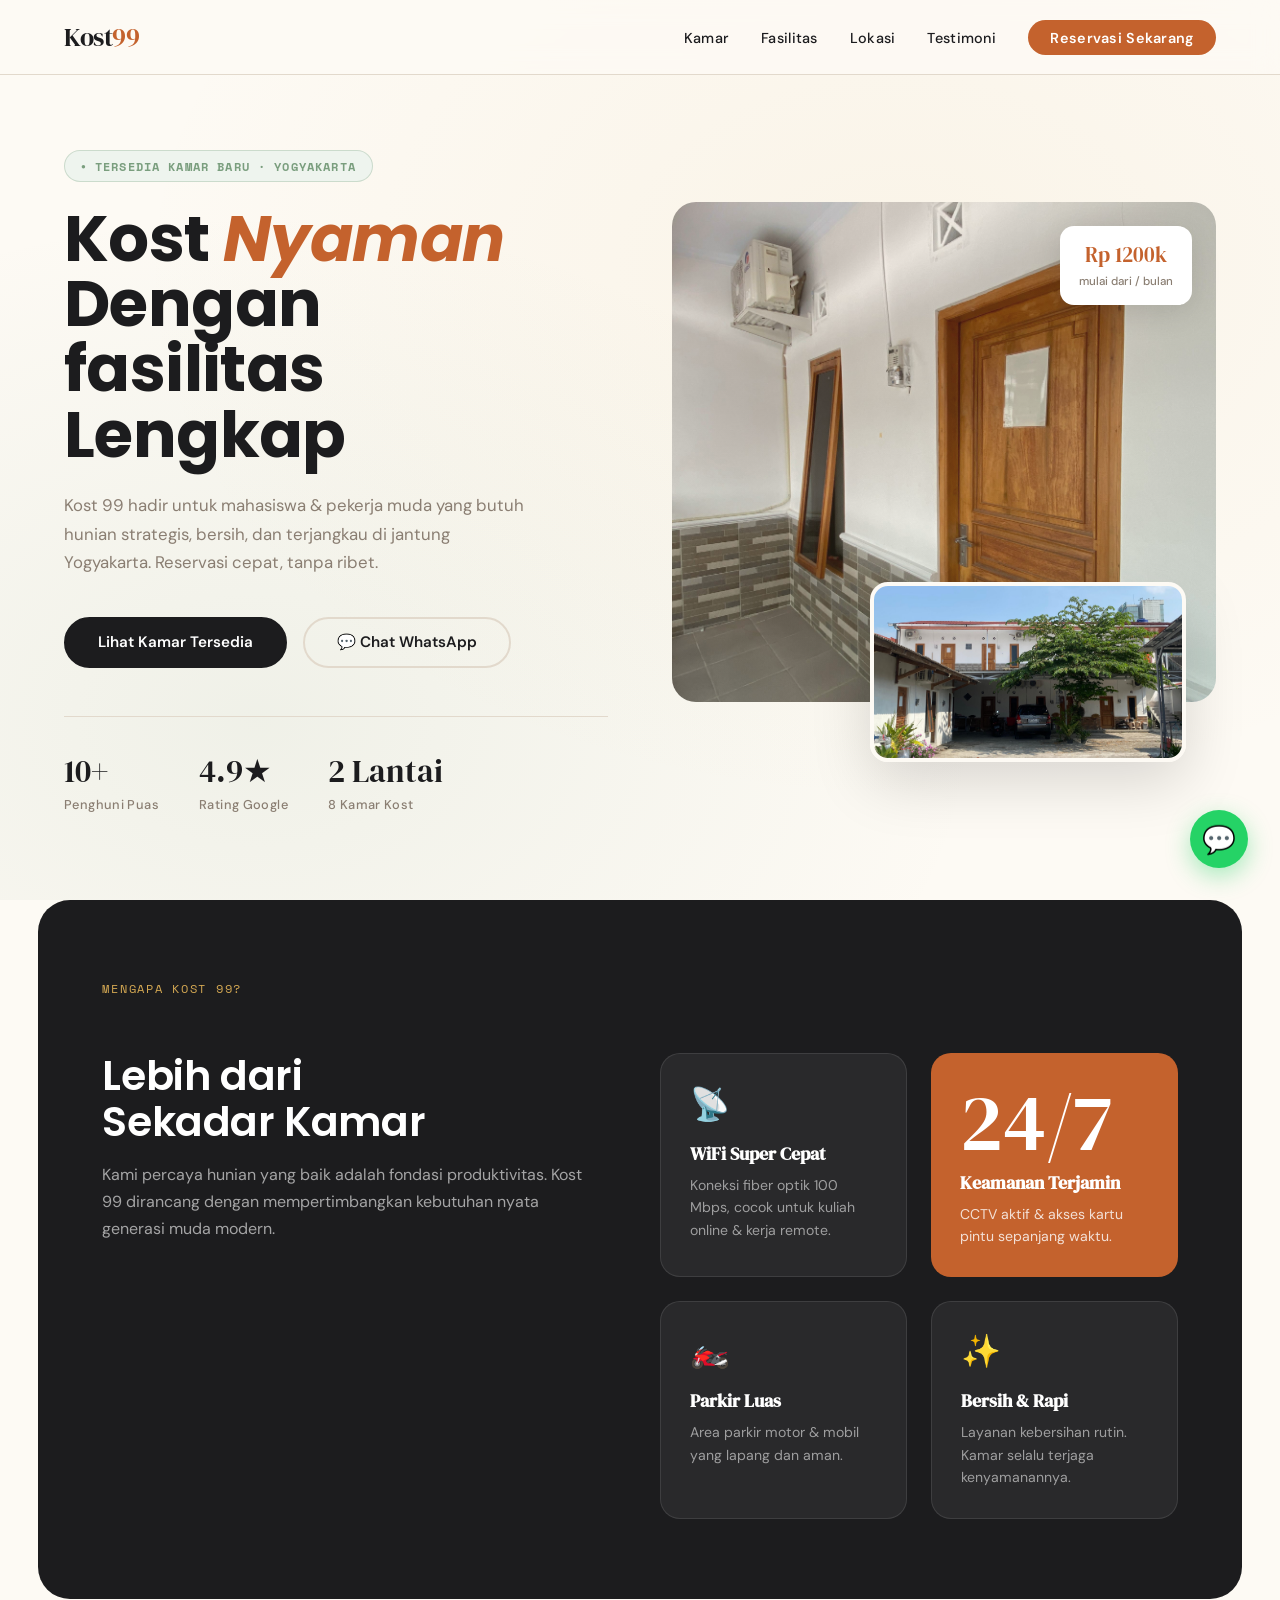
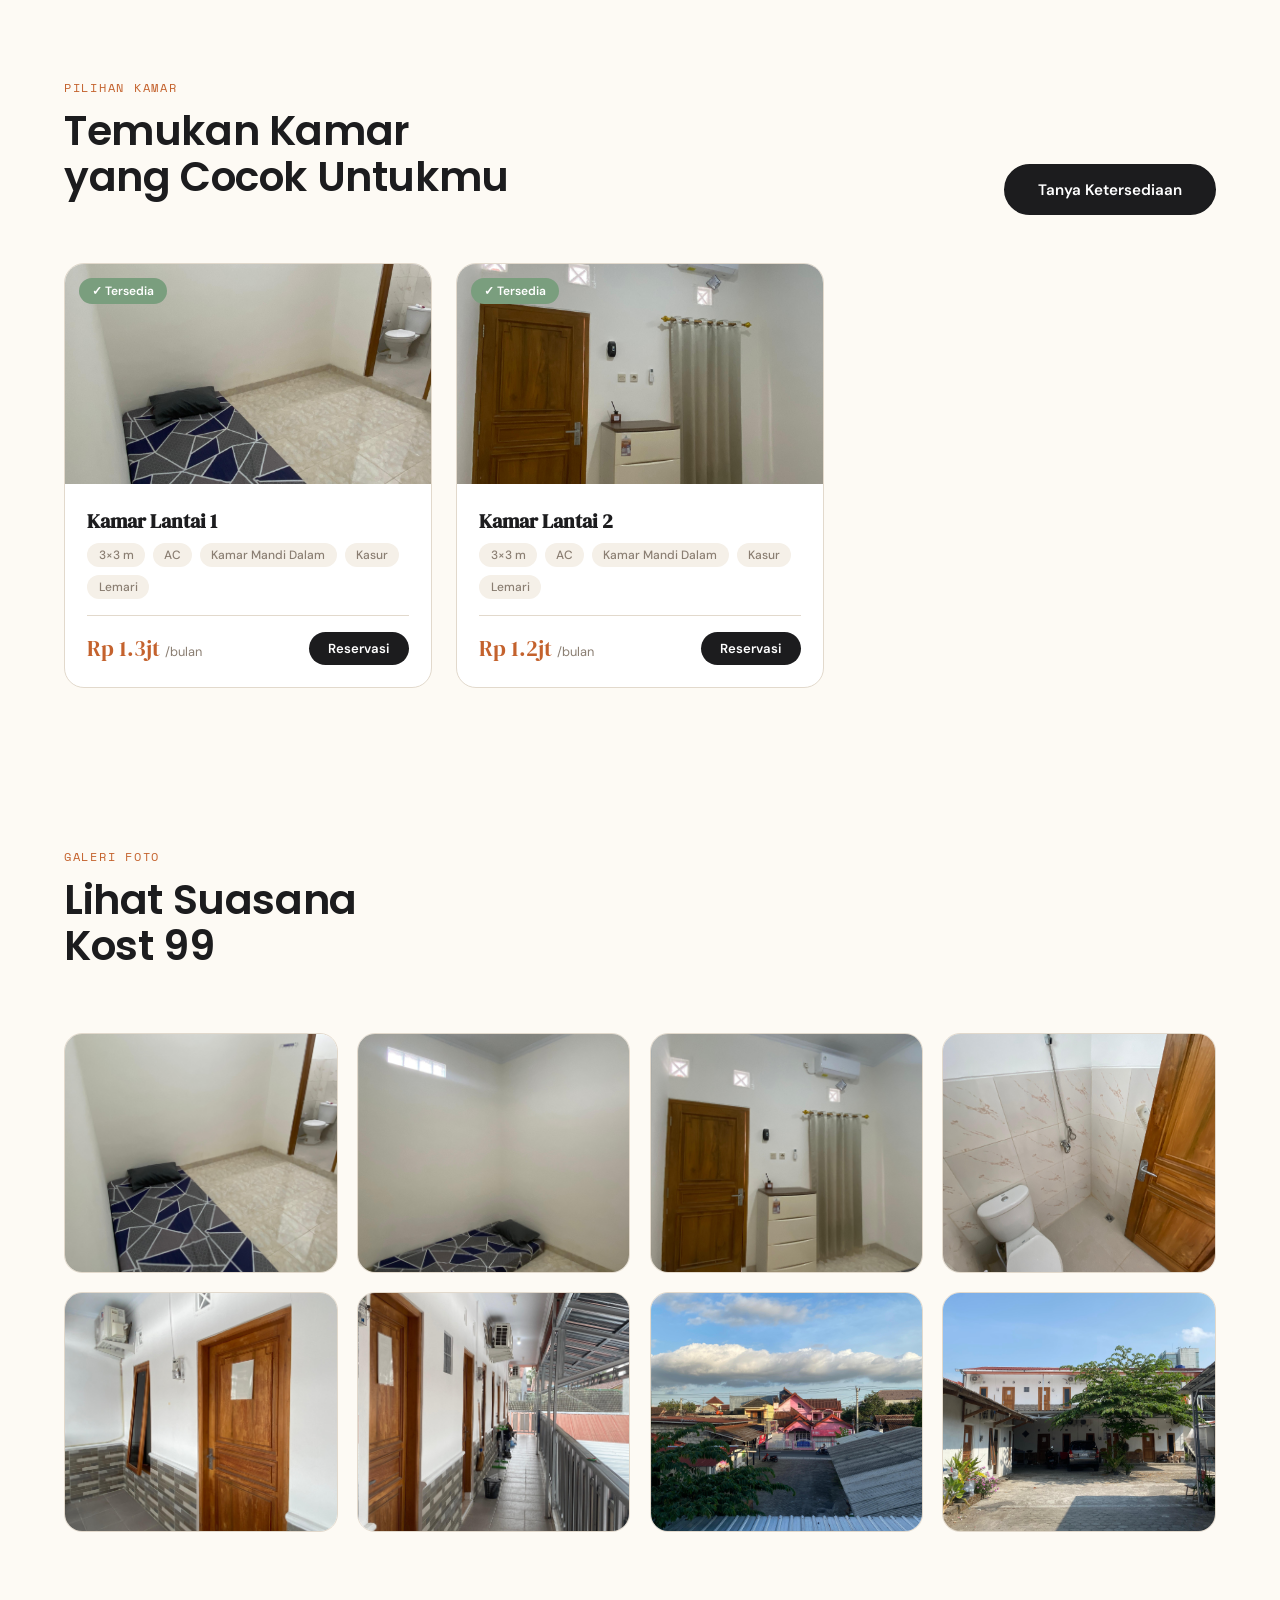
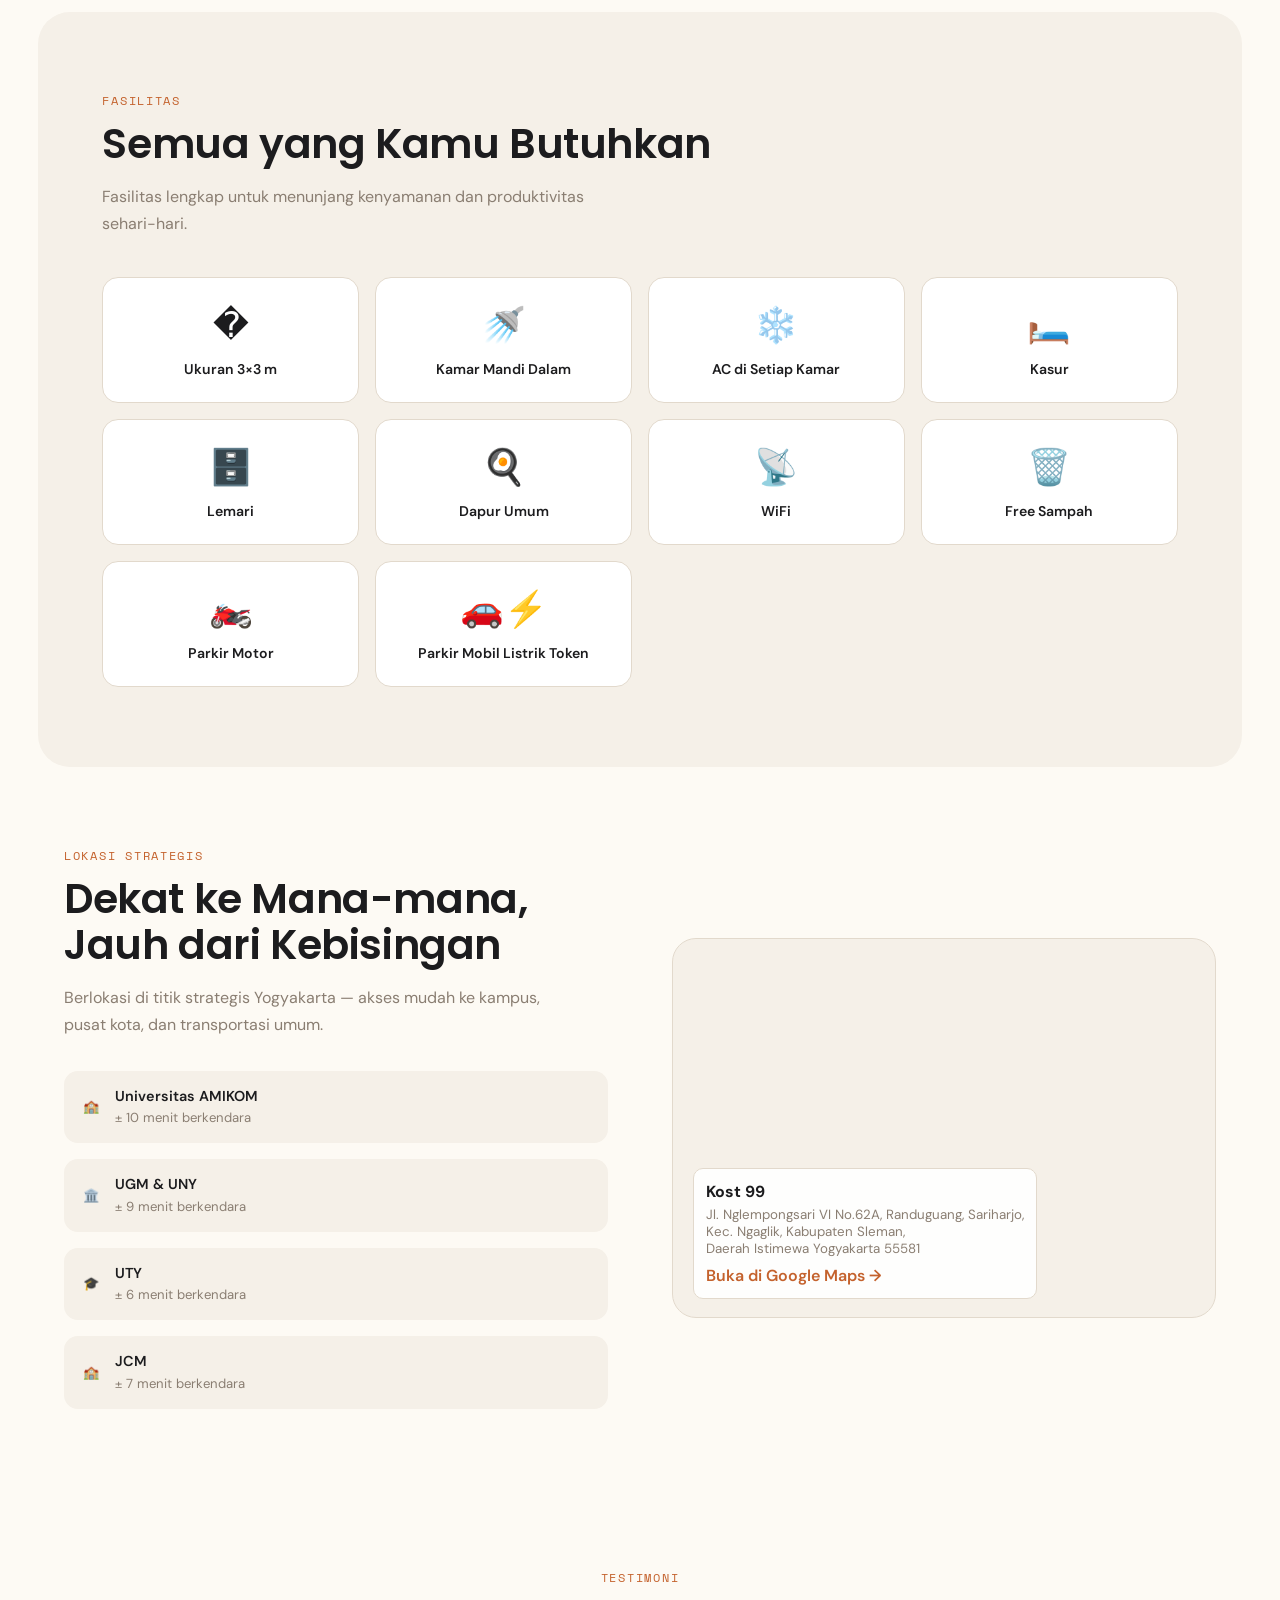
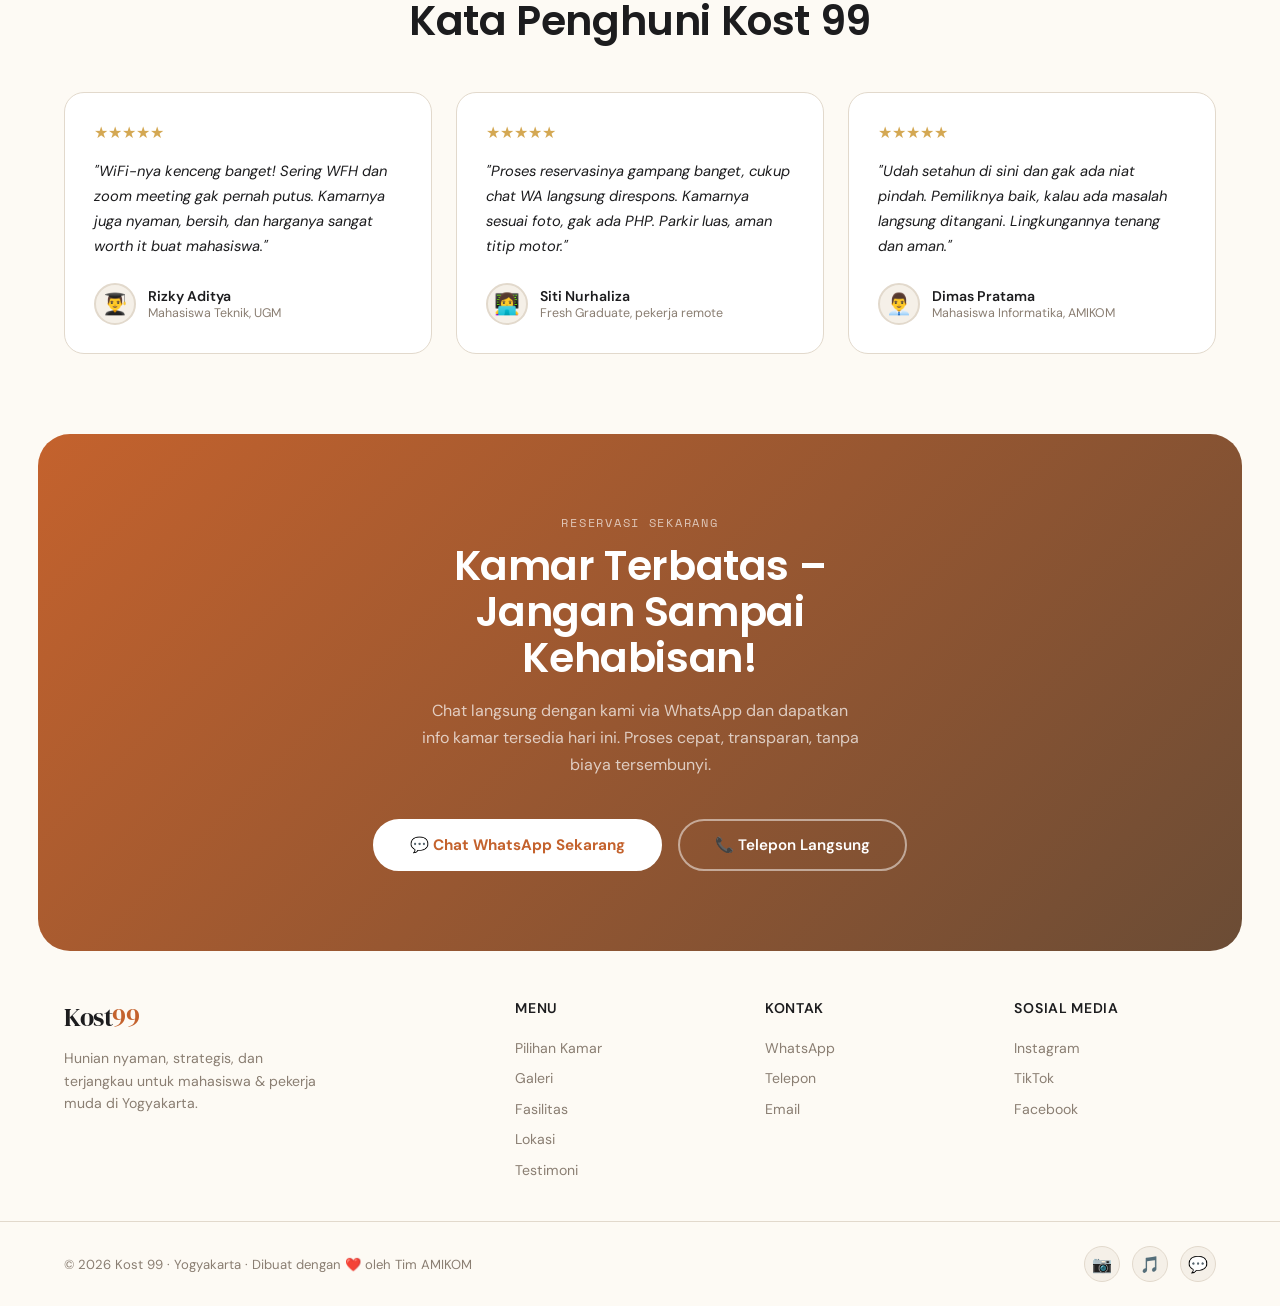
==== commit 5a9c5c41: "Fix: perbaiki galeri dan ganti foto kamar lantai 2" ====
--- a/update1.html
+++ b/update1.html
@@ -645,7 +645,7 @@
       </div>
     </div>
     <div class="room-card">
-      <div class="room-img" style="background-image: url('./fotokost/kamar-tidur/WhatsApp%20Image%202024-11-30%20at%2010.42.20_a5ad1d4a.jpg')">
+      <div class="room-img" style="background-image: url('./fotokost/kamar-tidur/WhatsApp%20Image%202024-11-30%20at%2010.42.20_f54c117f.jpg')">
         <span class="room-badge available">✓ Tersedia</span>
       </div>
       <div class="room-body">
@@ -687,16 +687,16 @@
       <div class="gallery-img" style="background-image: url('./fotokost/kamar-tidur/WhatsApp%20Image%202024-11-30%20at%2010.42.20_f54c117f.jpg');"></div>
     </div>
     <div class="gallery-item">
-      <div class="gallery-img" style="background-image: url('./fotokost/kamar-mandi/WhatsApp%20Image%202024-11-30%20at%2010.42.21_13c9a94f.jpg');"></div>
+      <div class="gallery-img" style="background-image: url('./fotokost/kamar-mandi/WhatsApp%20Image%202024-11-30%20at%2010.42.24_61f6daa3.jpg');"></div>
     </div>
     <div class="gallery-item">
       <div class="gallery-img" style="background-image: url('./fotokost/depan-kamar/WhatsApp%20Image%202024-11-30%20at%2010.42.14_7a111dfc.jpg');"></div>
     </div>
     <div class="gallery-item">
-      <div class="gallery-img" style="background-image: url('./fotokost/depan-kamar/WhatsApp%20Image%202024-11-30%20at%2010.42.15_f5c85127.jpg');"></div>
+      <div class="gallery-img" style="background-image: url('./fotokost/depan-kamar/WhatsApp%20Image%202024-11-30%20at%2010.42.18_6459a204.jpg');"></div>
     </div>
     <div class="gallery-item">
-      <div class="gallery-img" style="background-image: url('./fotokost/depan-kamar/WhatsApp%20Image%202024-11-30%20at%2010.42.24_5ecd45c5.jpg');"></div>
+      <div class="gallery-img" style="background-image: url('./fotokost/depan-kamar/WhatsApp%20Image%202024-11-30%20at%2010.42.27_b3b7ba86.jpg');"></div>
     </div>
     <div class="gallery-item">
       <div class="gallery-img" style="background-image: url('./fotokost/halaman/WhatsApp%20Image%202024-11-30%20at%2010.42.23_2e1df0cd.jpg');"></div>
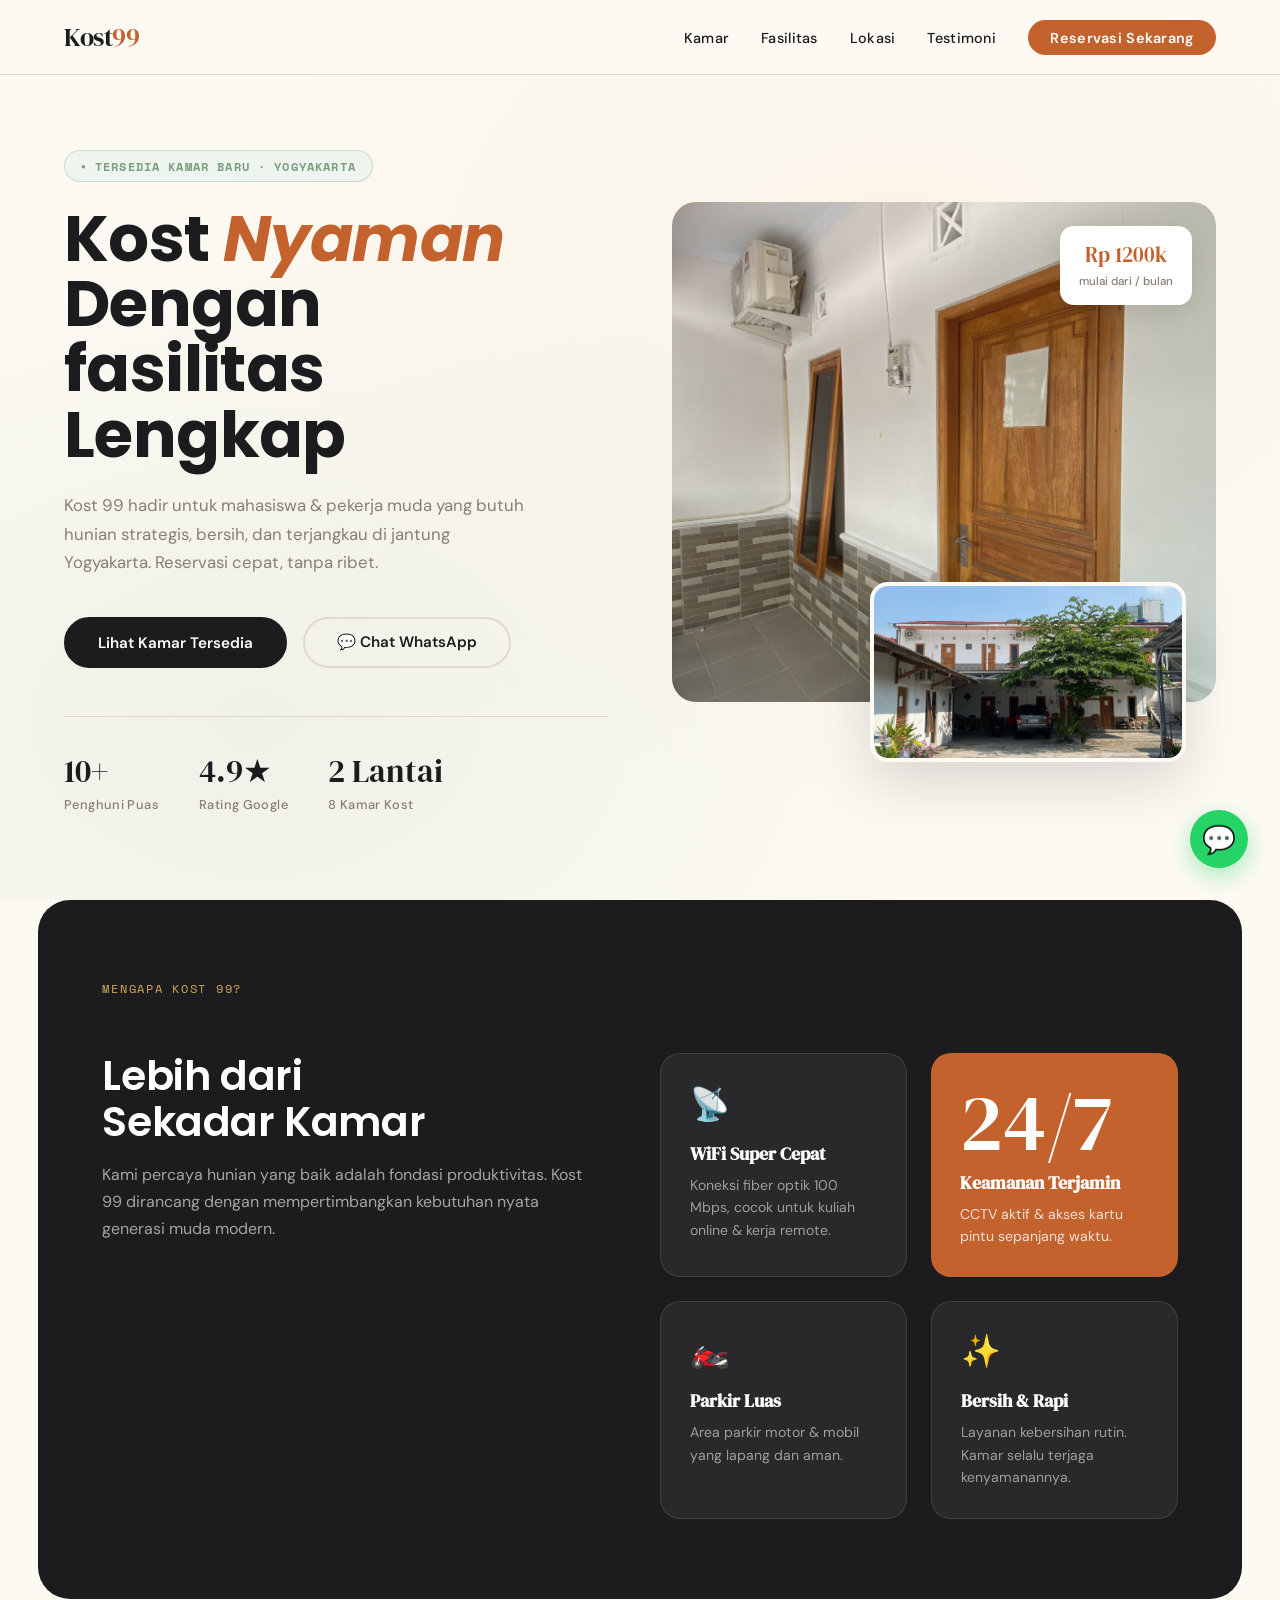
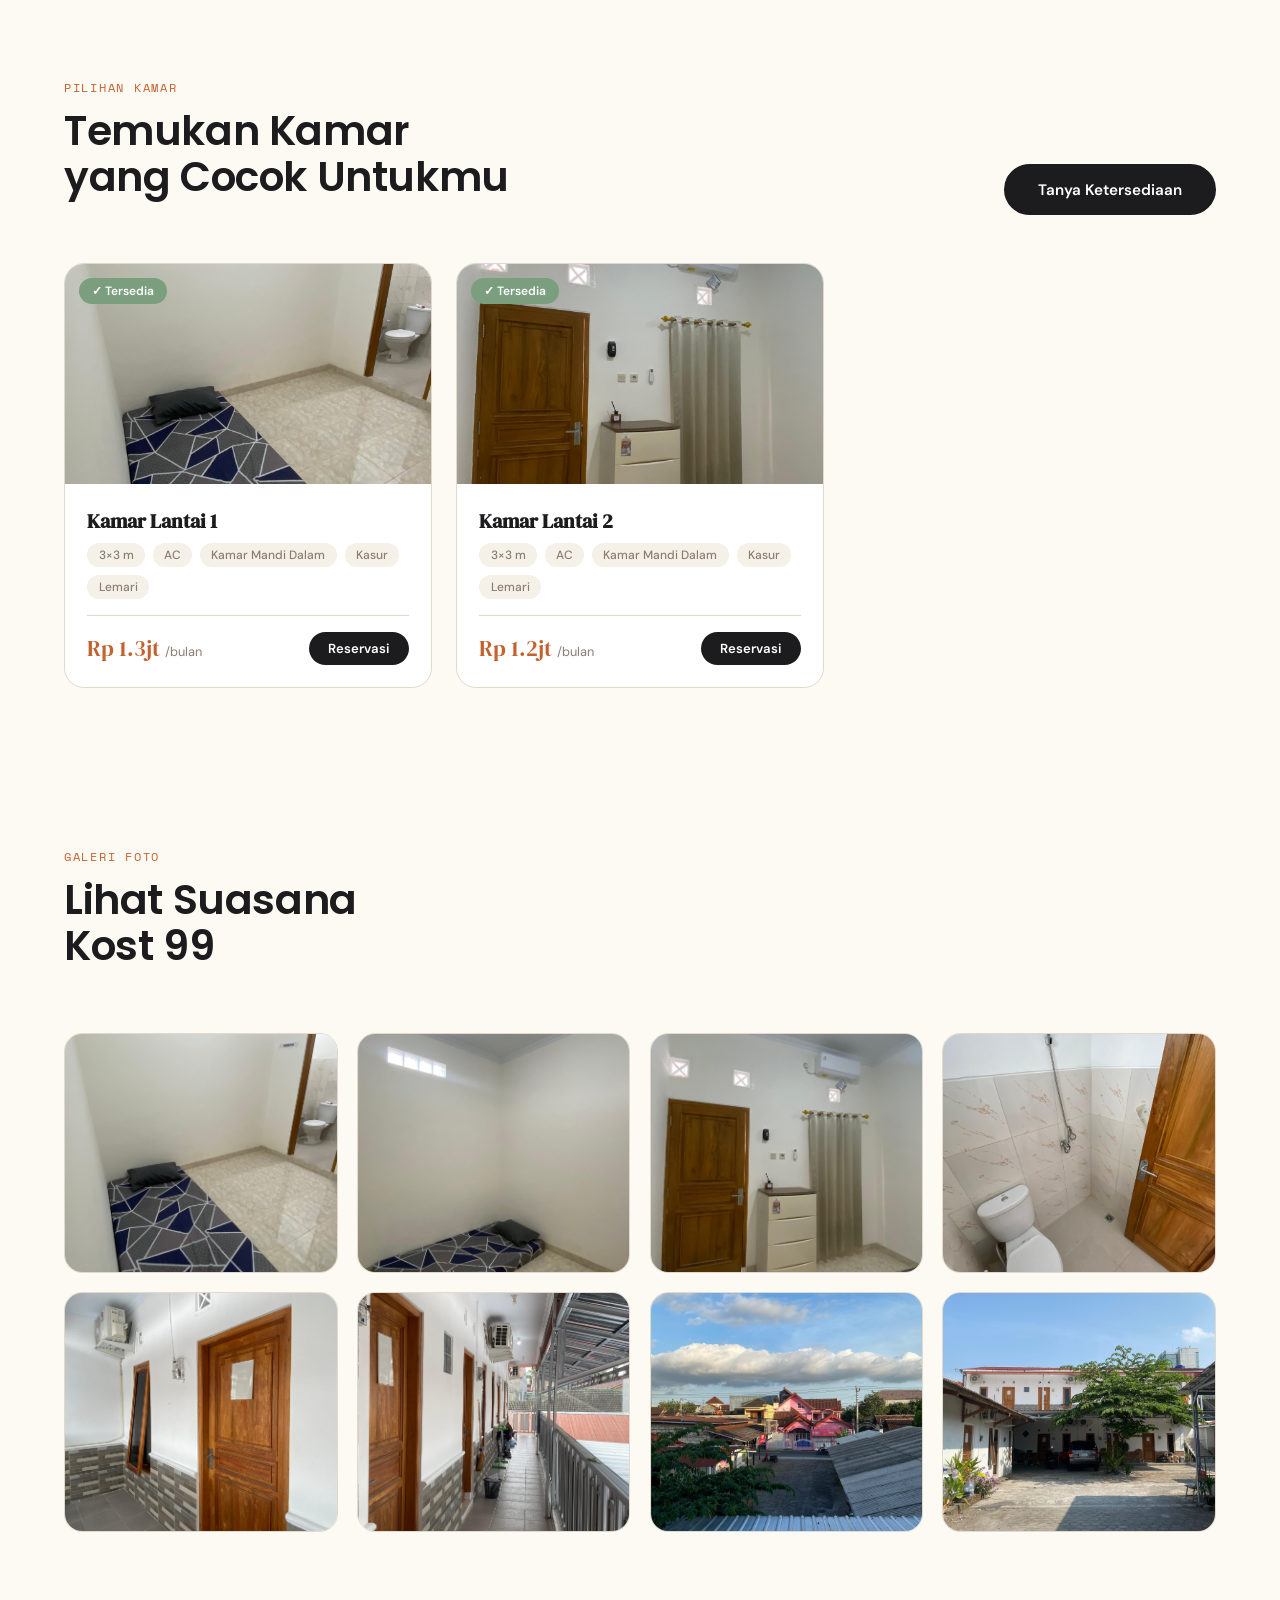
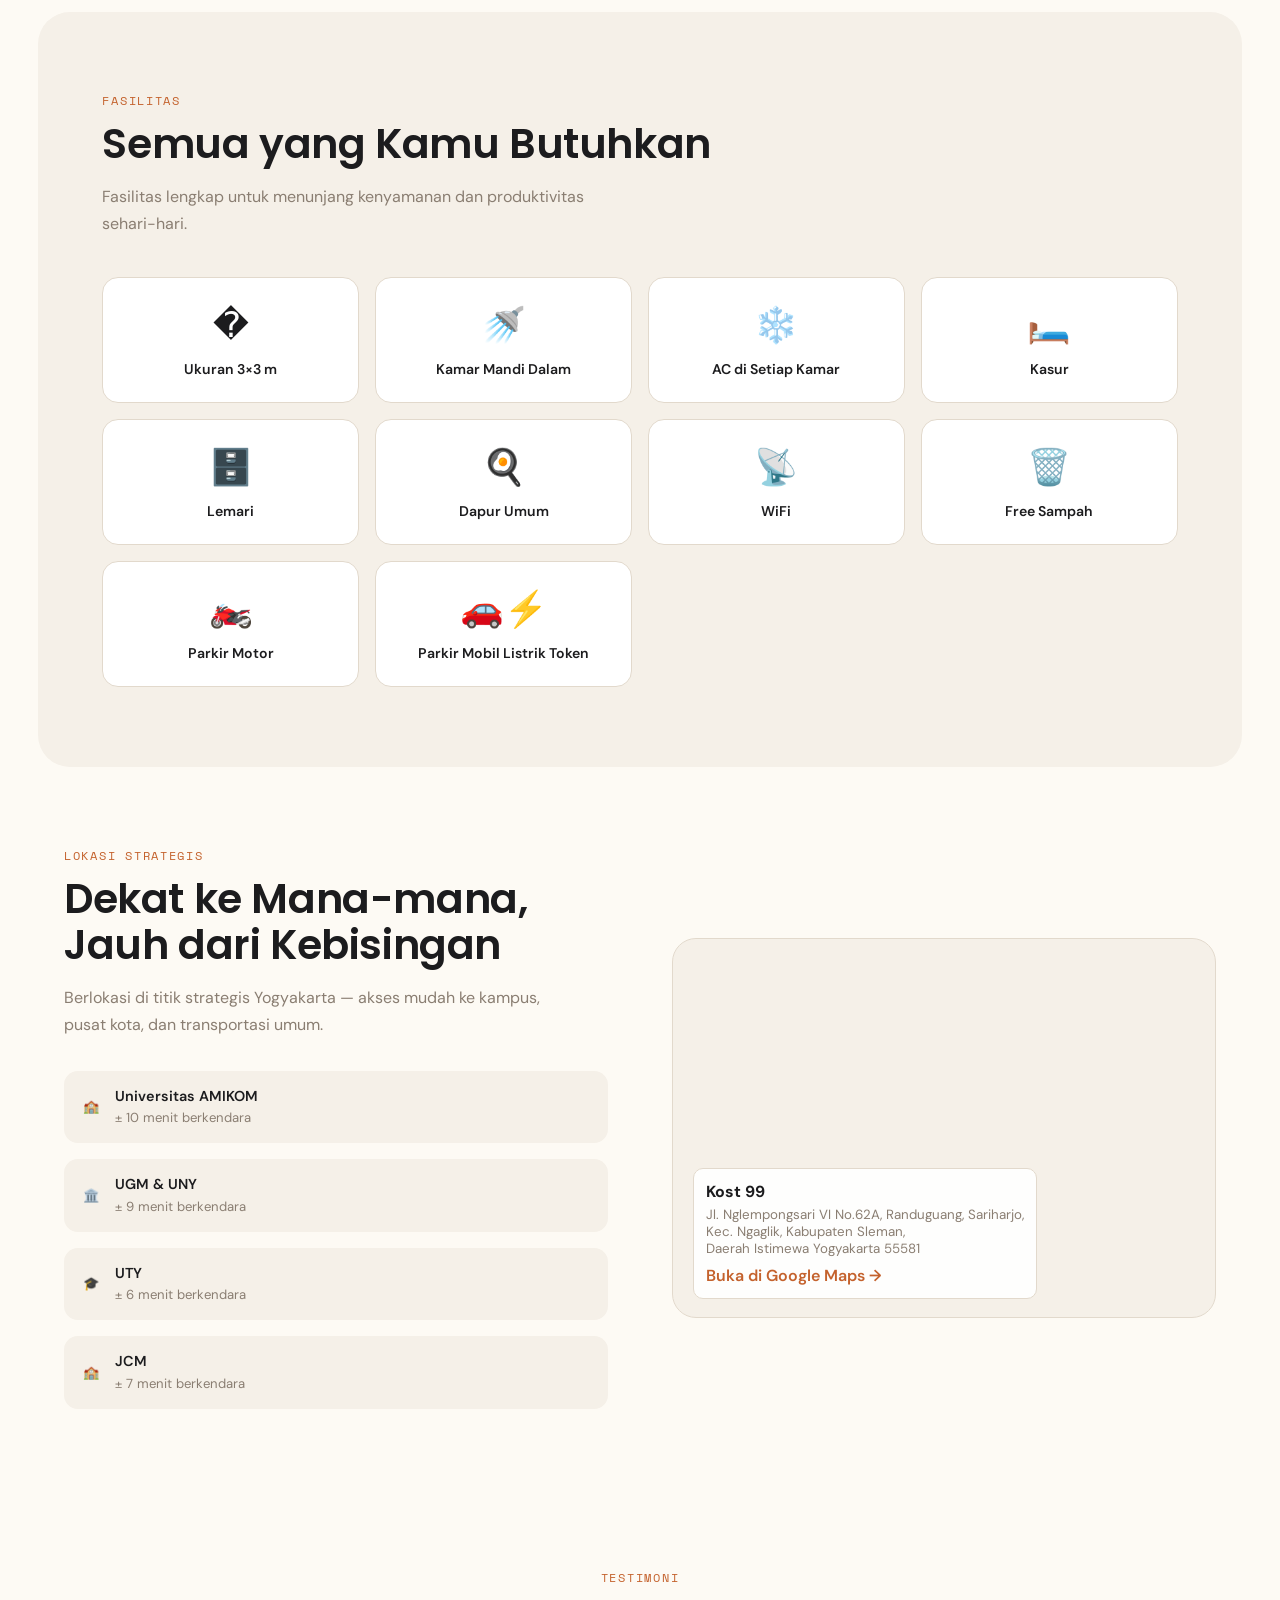
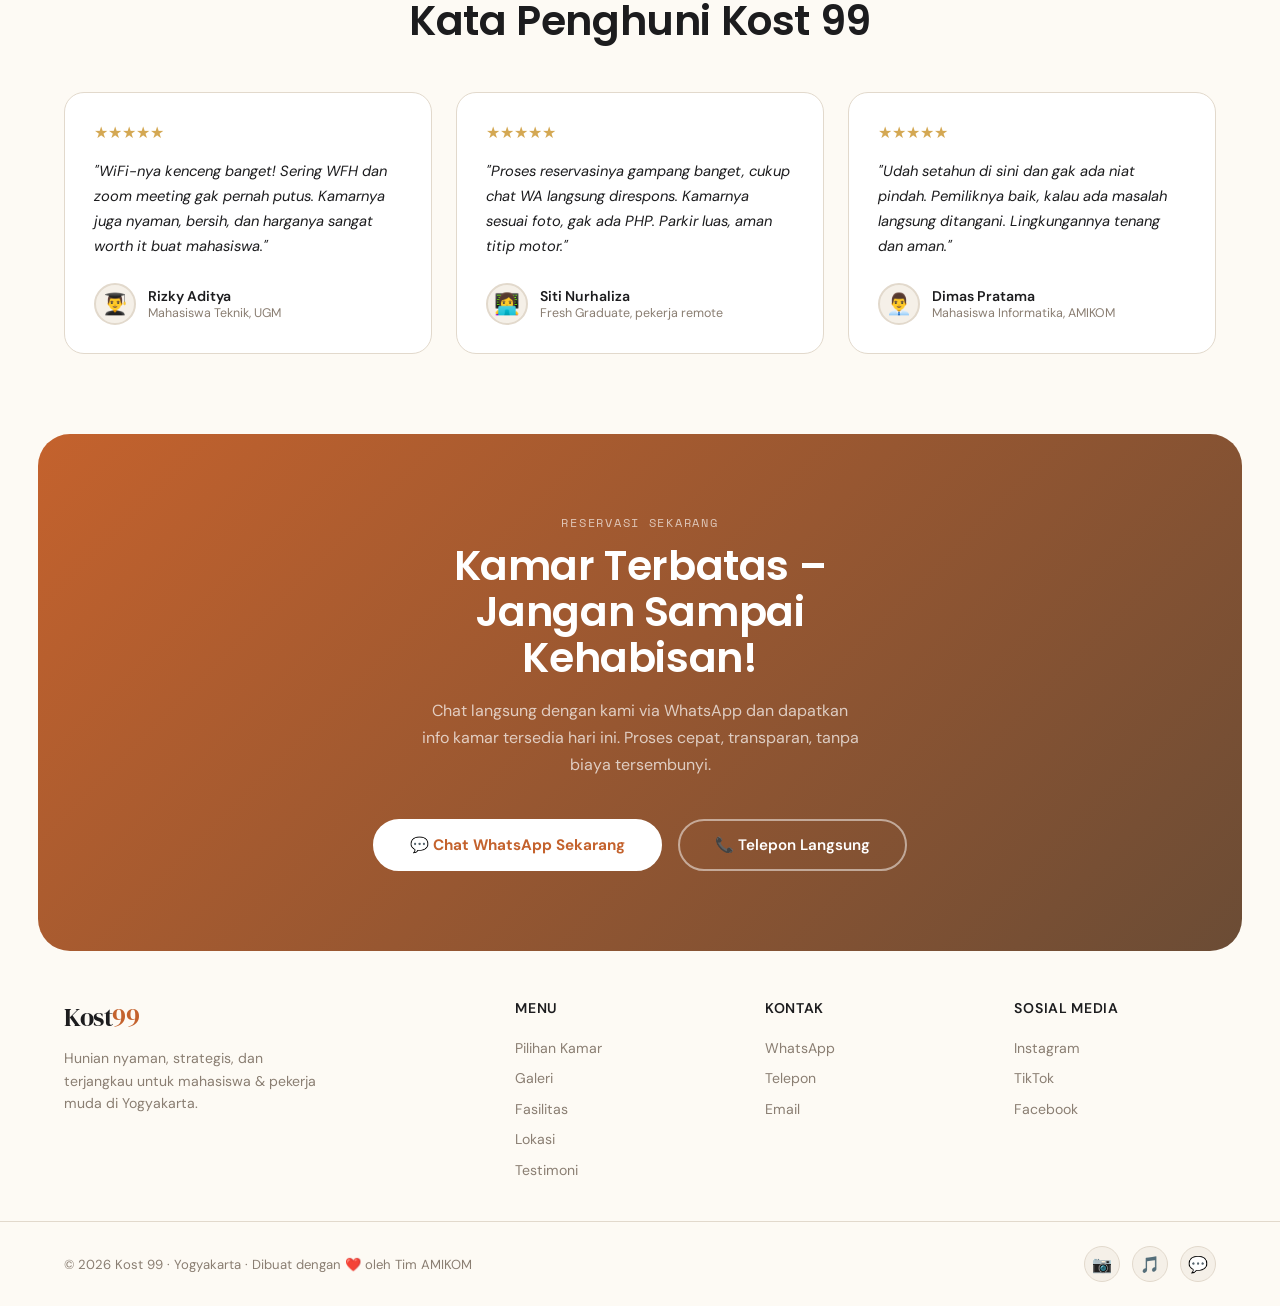
==== commit d71cdb4c: "Update: ganti nomor WhatsApp dengan 088221852540" ====
--- a/update1.html
+++ b/update1.html
@@ -553,7 +553,7 @@
     <p class="hero-desc">Kost 99 hadir untuk mahasiswa & pekerja muda yang butuh hunian strategis, bersih, dan terjangkau di jantung Yogyakarta. Reservasi cepat, tanpa ribet.</p>
     <div class="hero-actions">
       <a href="#kamar" class="btn-primary">Lihat Kamar Tersedia</a>
-      <a href="https://wa.me/6281234567890?text=Halo%20Kost99%2C%20saya%20ingin%20tanya%20ketersediaan%20kamar" class="btn-secondary" target="_blank">💬 Chat WhatsApp</a>
+      <a href="https://wa.me/6288221852540?text=Halo%20Kost99%2C%20saya%20ingin%20tanya%20ketersediaan%20kamar" class="btn-secondary" target="_blank">💬 Chat WhatsApp</a>
     </div>
     <div class="hero-stats">
       <div>
@@ -640,7 +640,7 @@
           <div>
             <div class="room-price">Rp 1.3jt <span>/bulan</span></div>
           </div>
-          <a href="https://wa.me/6281234567890?text=Mau%20tanya%20Kamar%20Lantai%201" class="room-btn" target="_blank">Reservasi</a>
+          <a href="https://wa.me/6288221852540?text=Mau%20tanya%20Kamar%20Lantai%201" class="room-btn" target="_blank">Reservasi</a>
         </div>
       </div>
     </div>
@@ -661,7 +661,7 @@
           <div>
             <div class="room-price">Rp 1.2jt <span>/bulan</span></div>
           </div>
-          <a href="https://wa.me/6281234567890?text=Mau%20tanya%20Kamar%20Lantai%202" class="room-btn" target="_blank">Reservasi</a>
+          <a href="https://wa.me/6288221852540?text=Mau%20tanya%20Kamar%20Lantai%202" class="room-btn" target="_blank">Reservasi</a>
         </div>
       </div>
     </div>
@@ -823,8 +823,8 @@
   <h2 class="section-title">Kamar Terbatas –<br>Jangan Sampai Kehabisan!</h2>
   <p class="section-desc">Chat langsung dengan kami via WhatsApp dan dapatkan info kamar tersedia hari ini. Proses cepat, transparan, tanpa biaya tersembunyi.</p>
   <div class="cta-actions">
-    <a href="https://wa.me/6281234567890?text=Halo%20Kost99%2C%20saya%20tertarik%20reservasi%20kamar" target="_blank" class="btn-white">💬 Chat WhatsApp Sekarang</a>
-    <a href="tel:+6281234567890" class="btn-outline-white">📞 Telepon Langsung</a>
+    <a href="https://wa.me/6288221852540?text=Halo%20Kost99%2C%20saya%20tertarik%20reservasi%20kamar" target="_blank" class="btn-white">💬 Chat WhatsApp Sekarang</a>
+    <a href="tel:+6288221852540" class="btn-outline-white">📞 Telepon Langsung</a>
   </div>
 </section>
 
@@ -845,8 +845,8 @@
   <div>
     <h4>Kontak</h4>
     <ul>
-      <li><a href="https://wa.me/6281234567890" target="_blank">WhatsApp</a></li>
-      <li><a href="tel:+6281234567890">Telepon</a></li>
+      <li><a href="https://wa.me/6288221852540" target="_blank">WhatsApp</a></li>
+      <li><a href="tel:+6288221852540">Telepon</a></li>
       <li><a href="mailto:info@kost99.com">Email</a></li>
     </ul>
   </div>
@@ -869,7 +869,7 @@
 </div>
 
 <!-- Floating WA Button -->
-<a href="https://wa.me/6281234567890?text=Halo%20Kost99%2C%20saya%20mau%20tanya%20kamar" target="_blank" class="wa-float" title="Chat WhatsApp">💬</a>
+<a href="https://wa.me/6288221852540?text=Halo%20Kost99%2C%20saya%20mau%20tanya%20kamar" target="_blank" class="wa-float" title="Chat WhatsApp">💬</a>
 
 </body>
 </html>
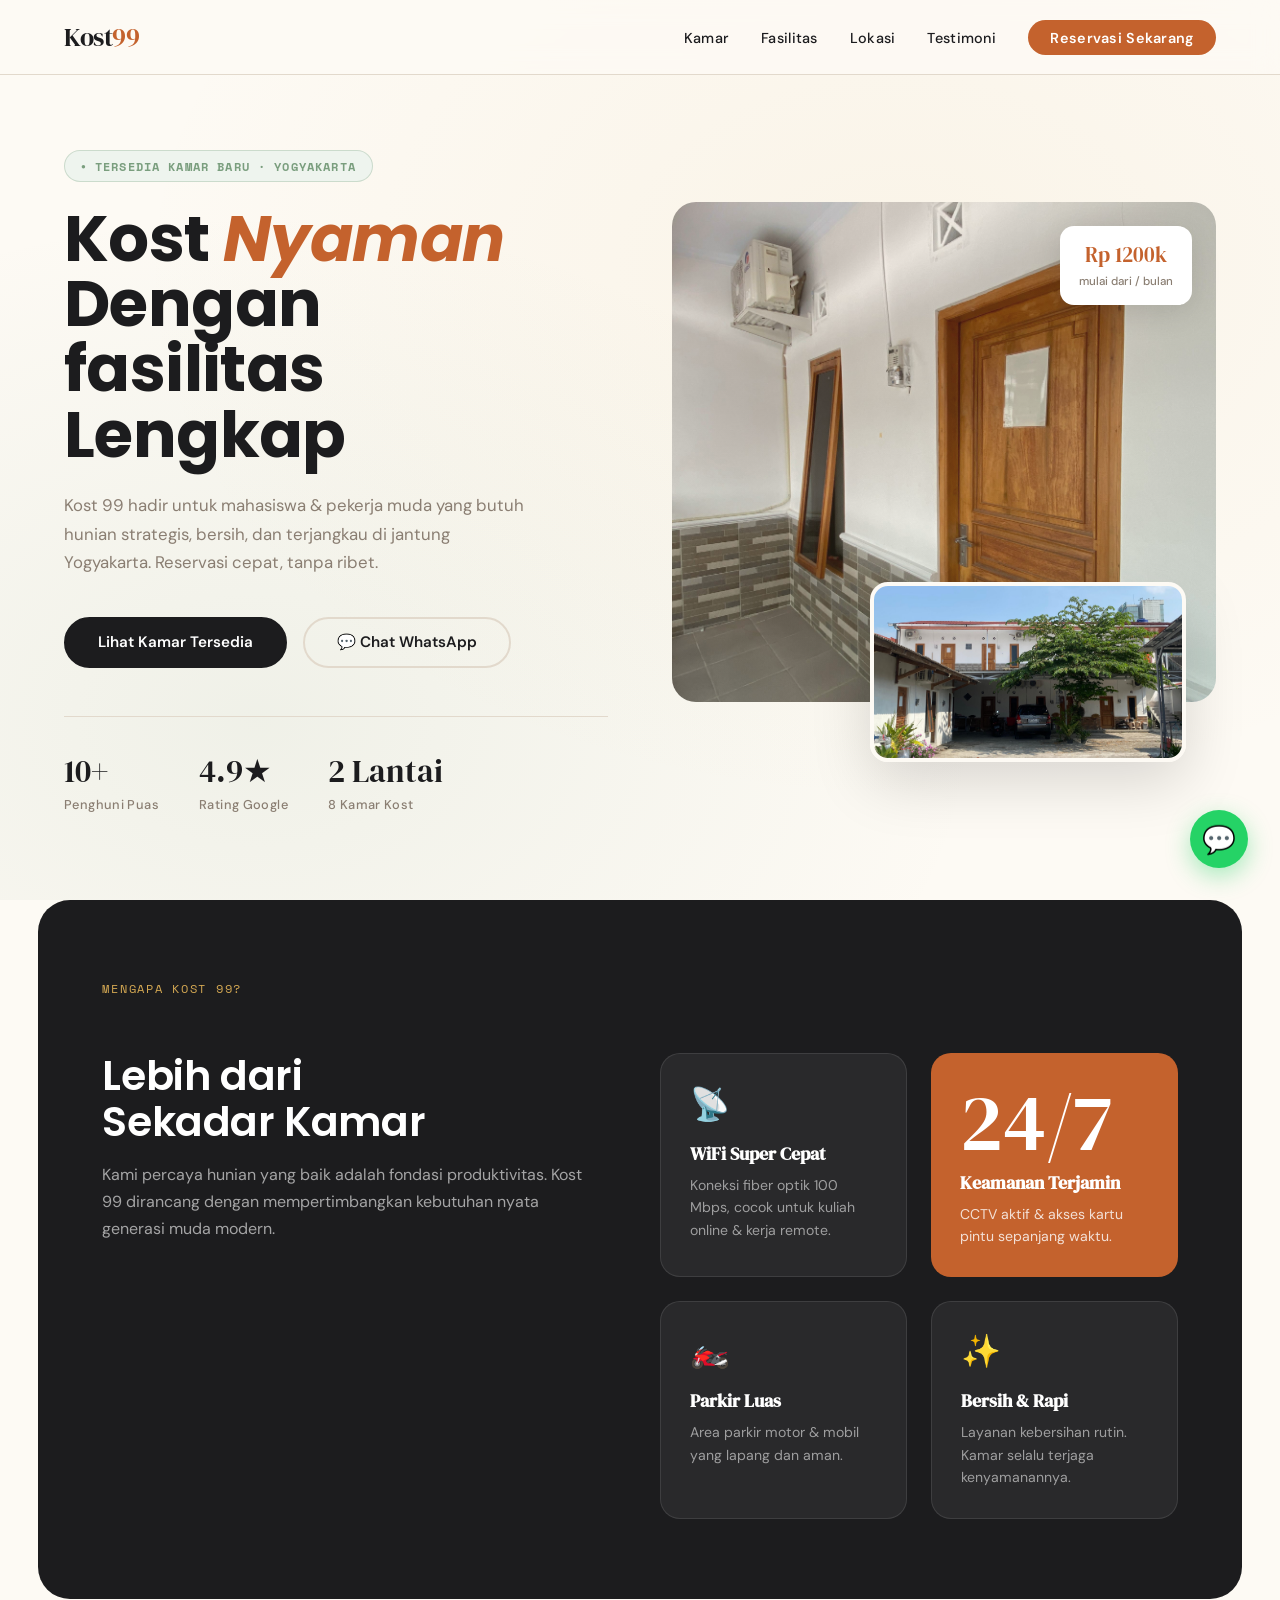
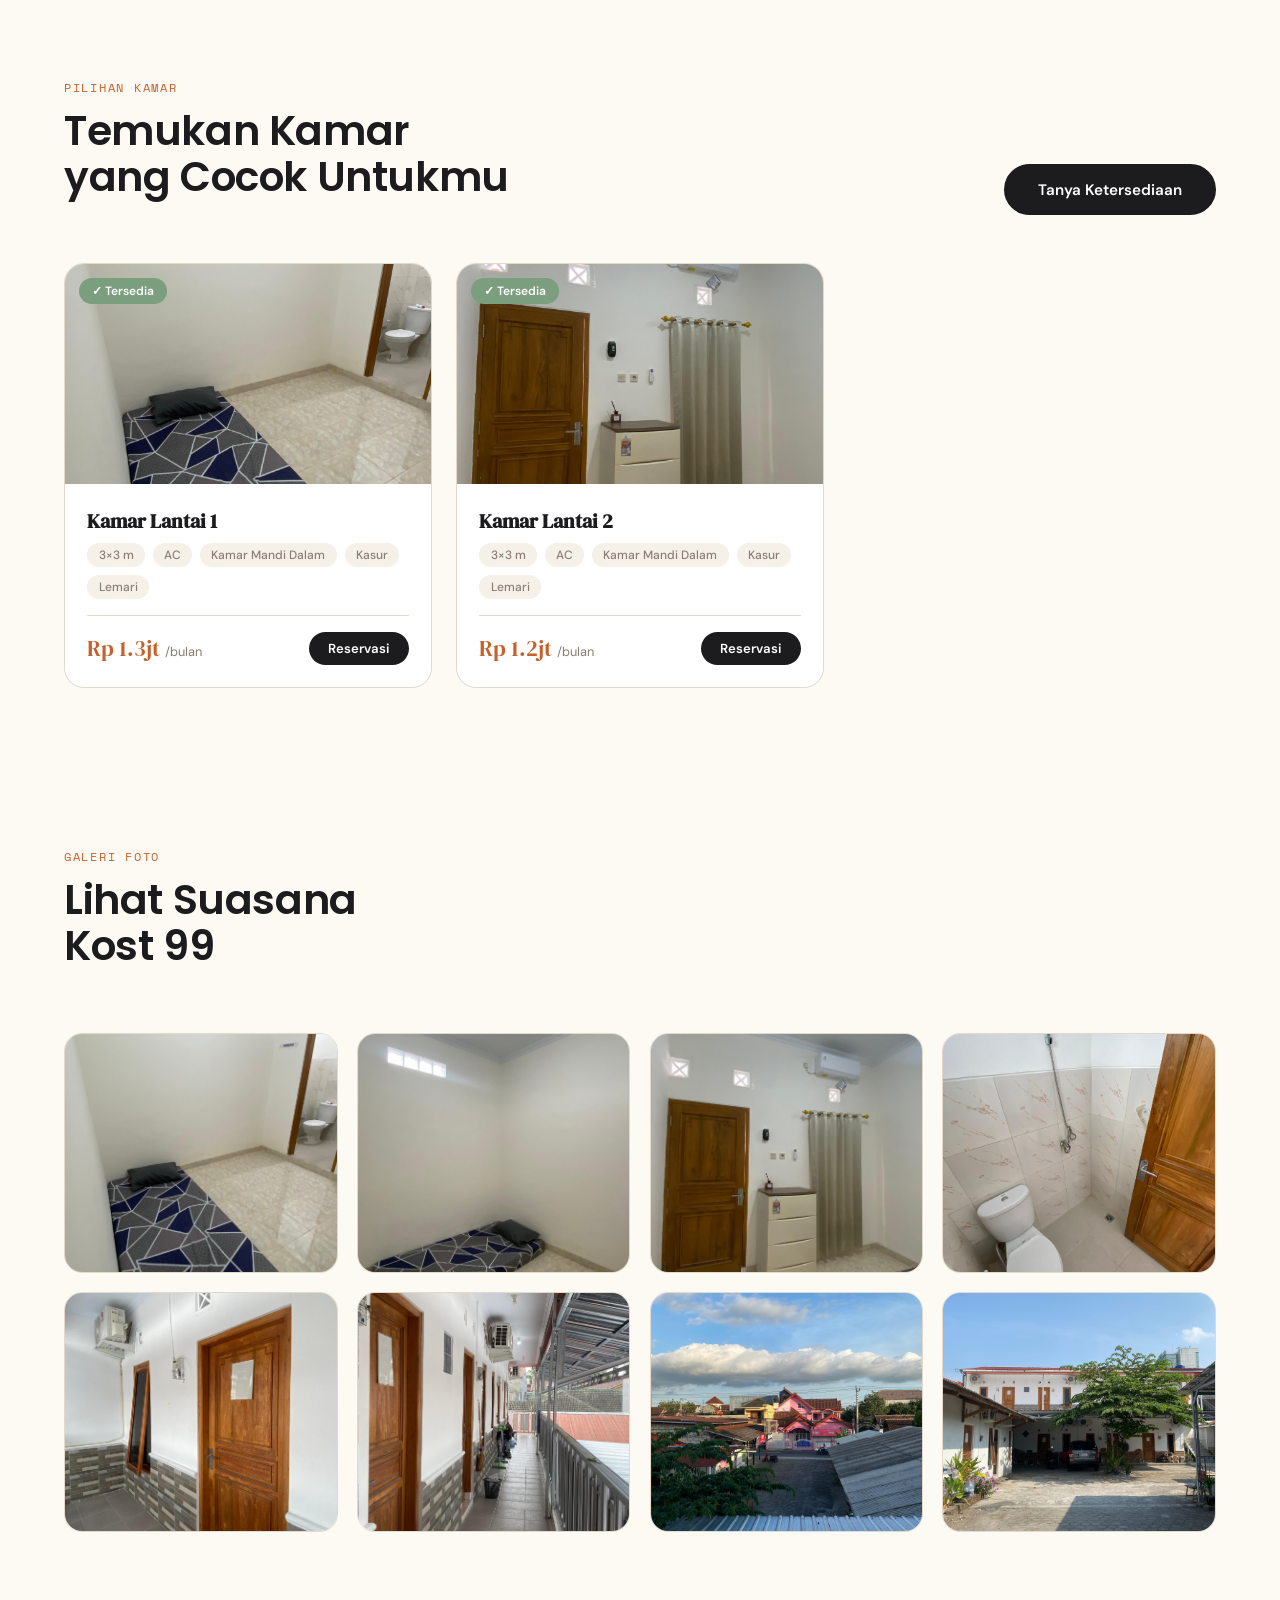
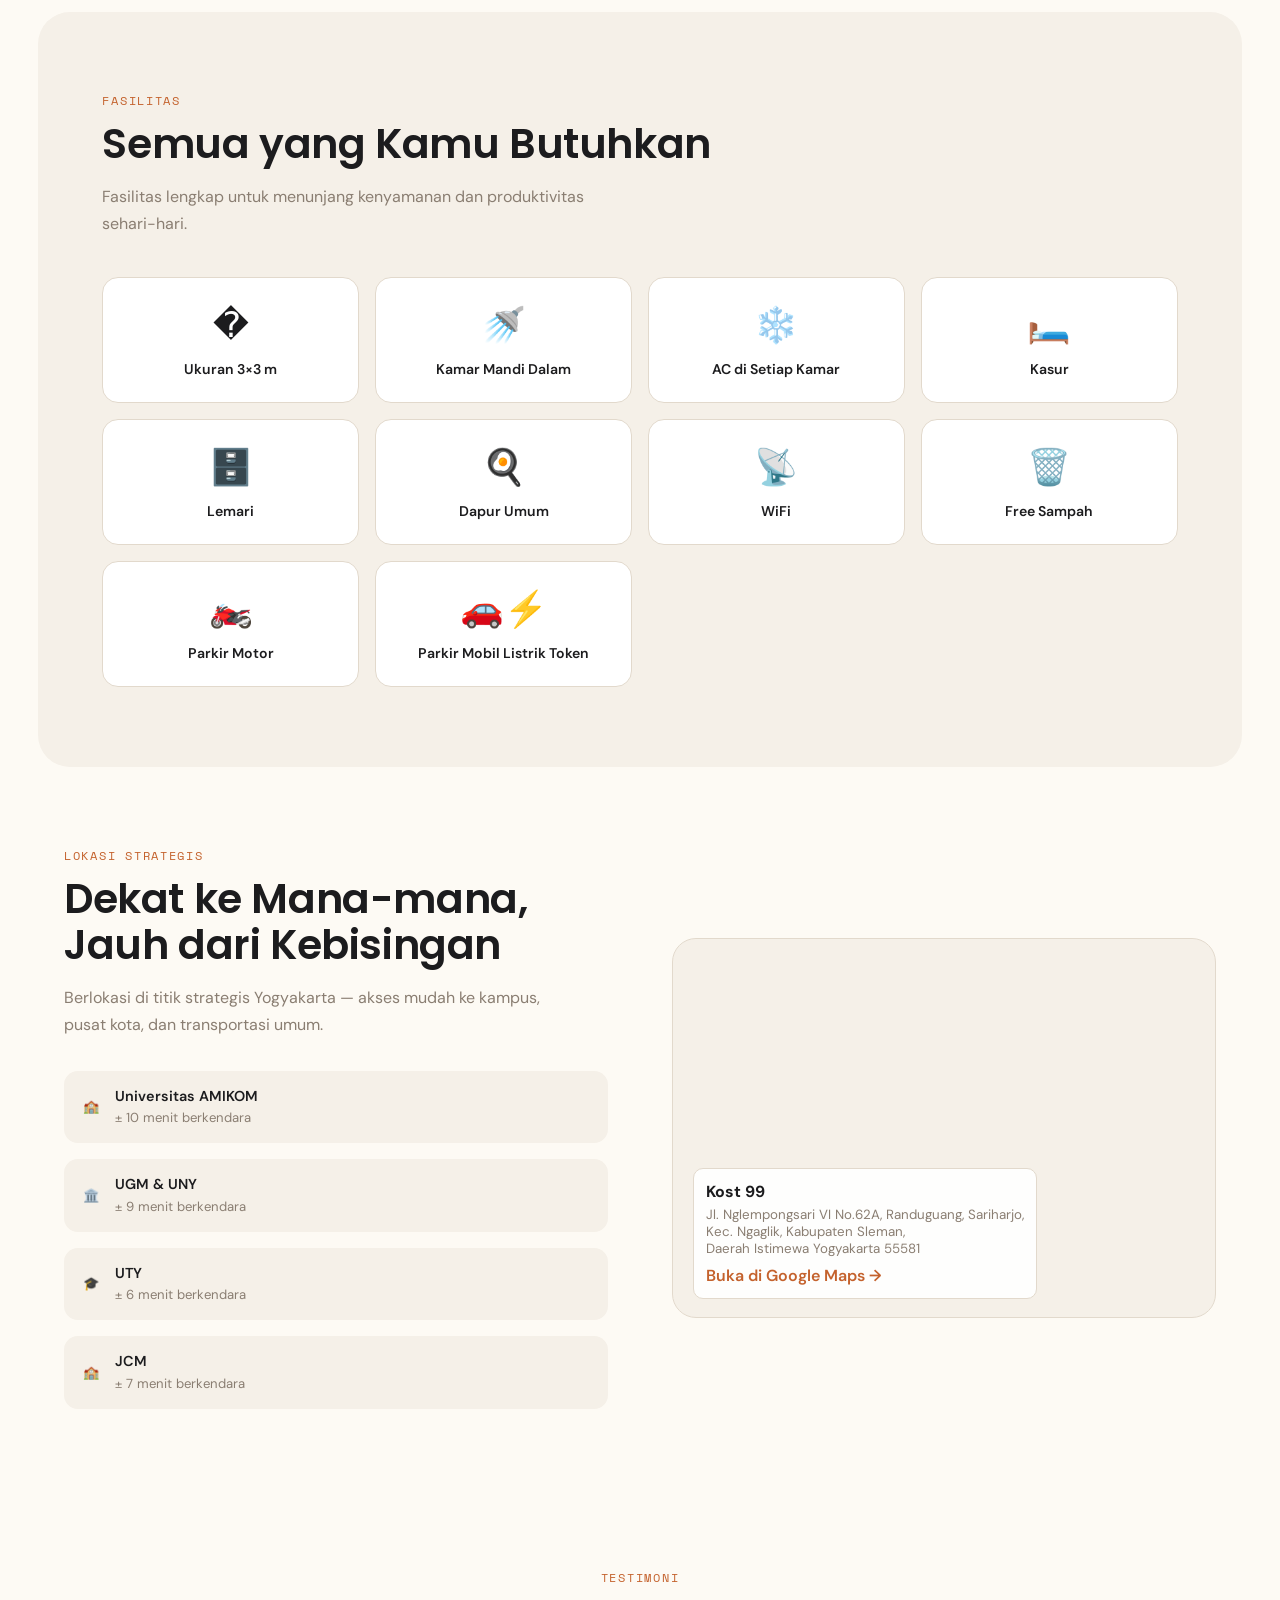
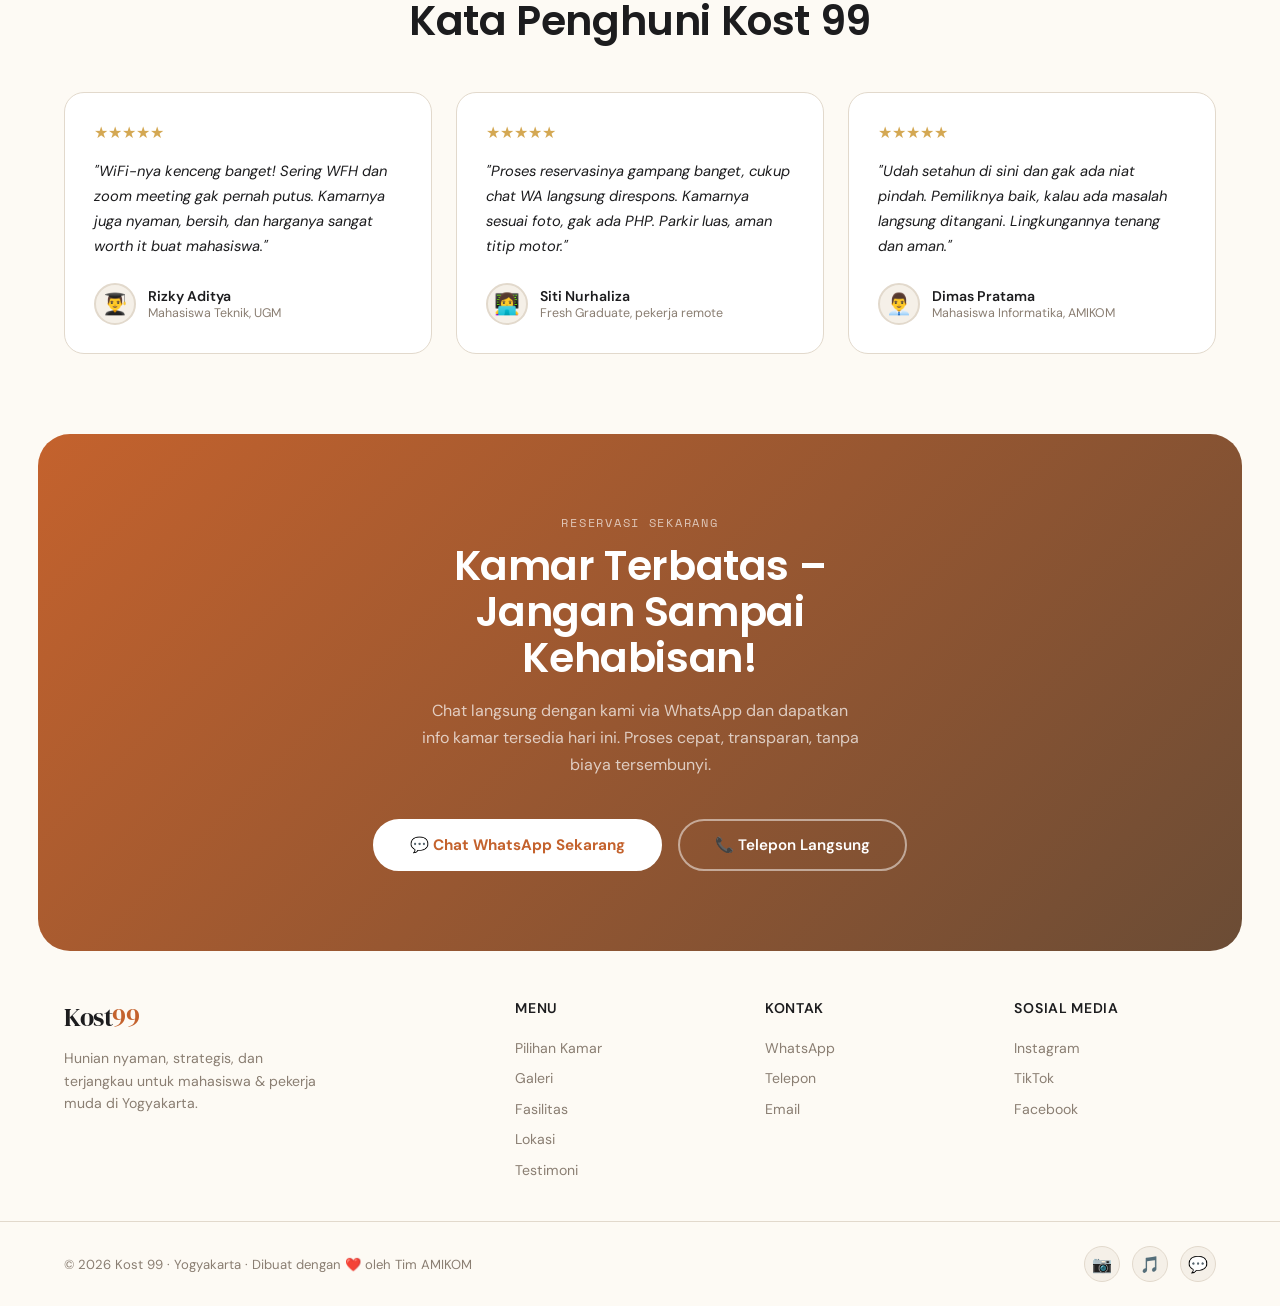
==== commit 3d406bb8: "Fix: perbaiki styling location-map agar maps muncul" ====
--- a/update1.html
+++ b/update1.html
@@ -380,12 +380,12 @@
       gap: 4rem; align-items: center;
     }
     .location-map {
-      border-radius: 24px; overflow: hidden;
+      border-radius: 24px;
       background: var(--cream);
       height: 380px;
       border: 1px solid var(--border);
-      display: flex; align-items: center; justify-content: center;
       position: relative;
+      overflow: visible;
     }
     .map-placeholder {
       text-align: center; color: var(--text-muted);
